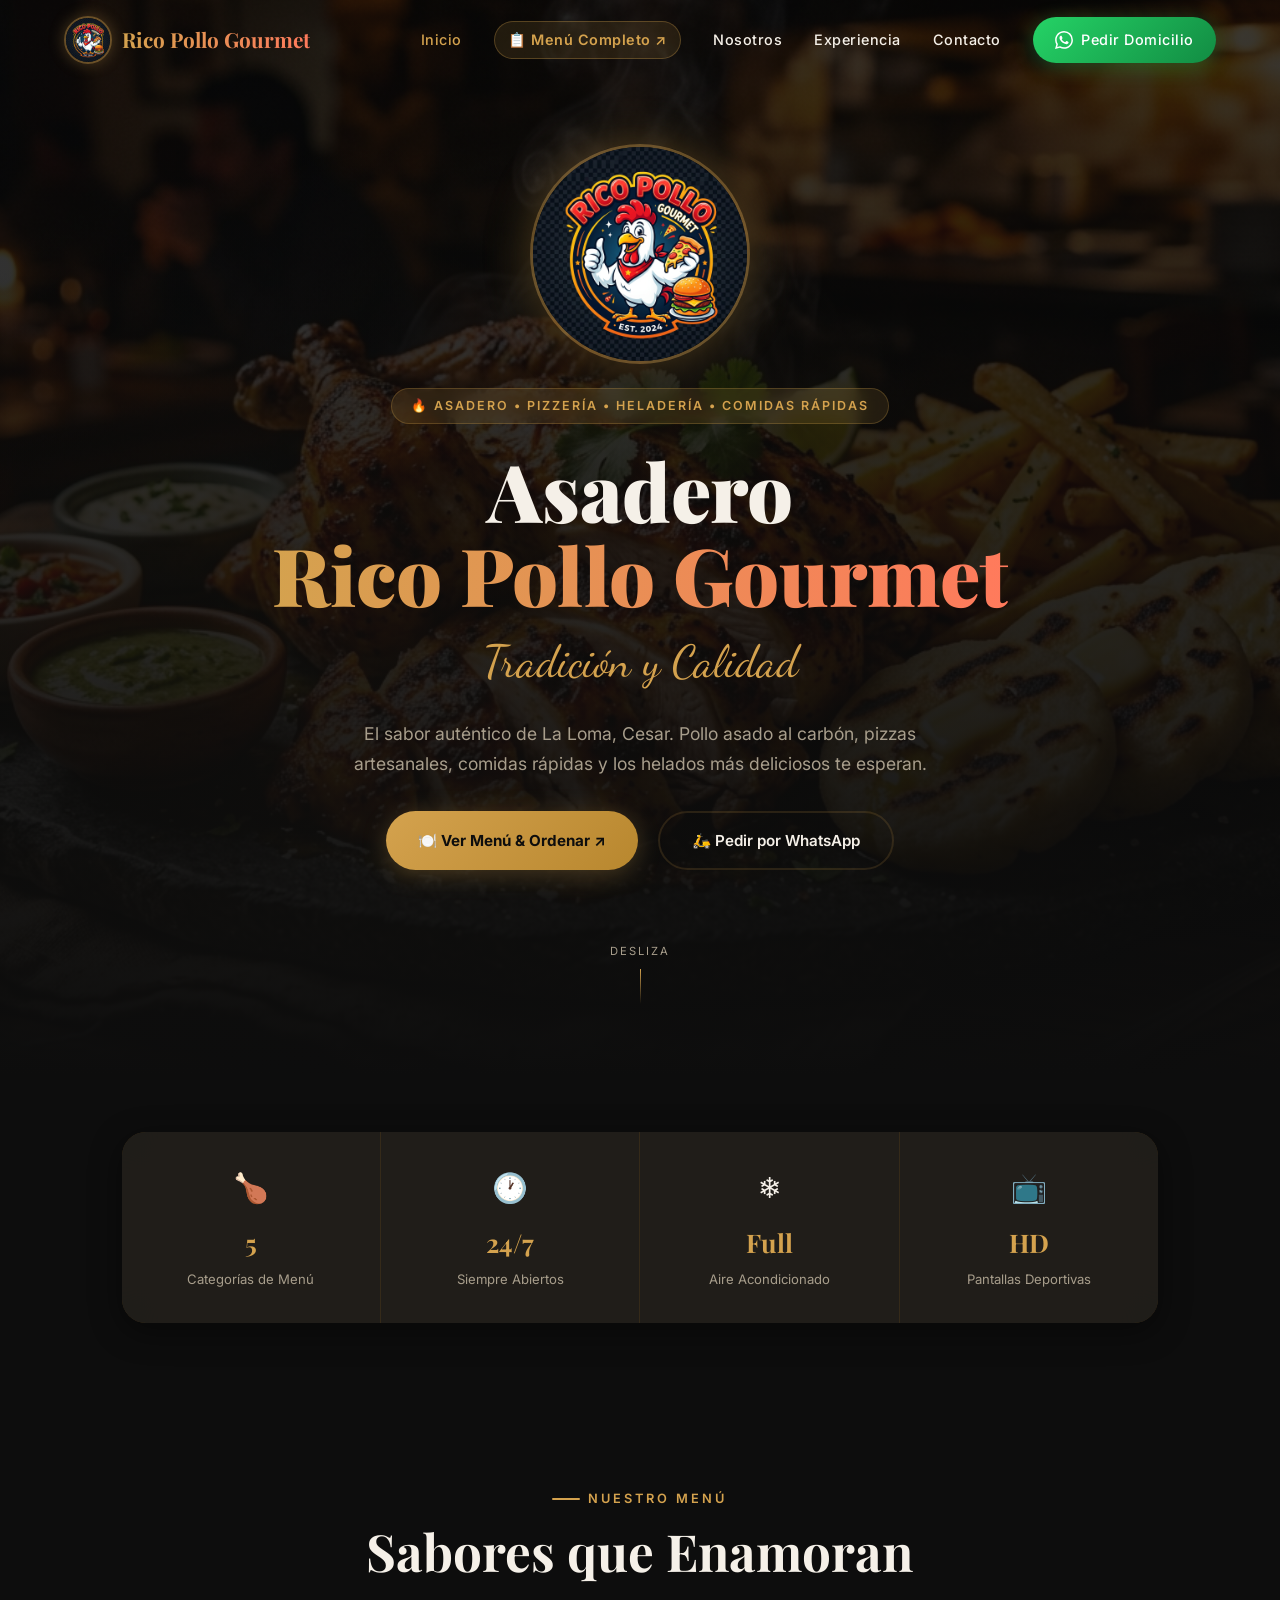
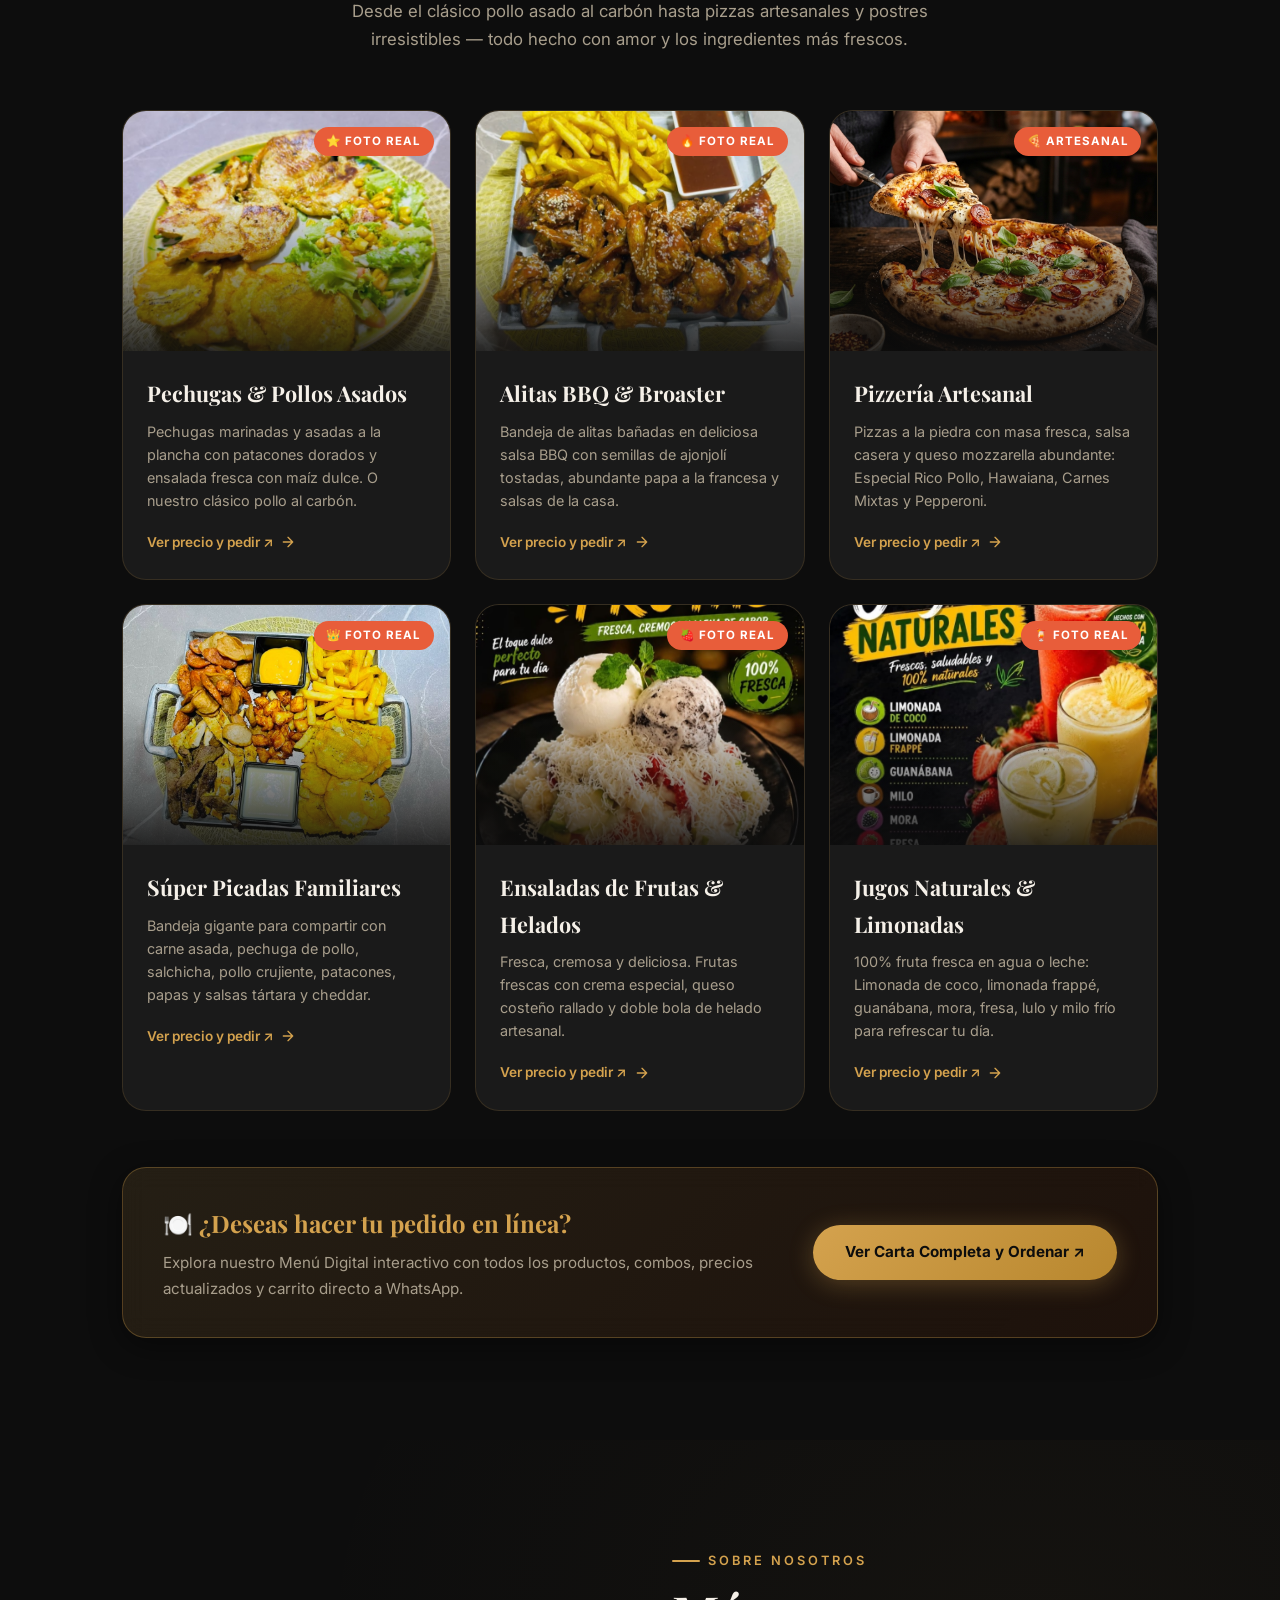
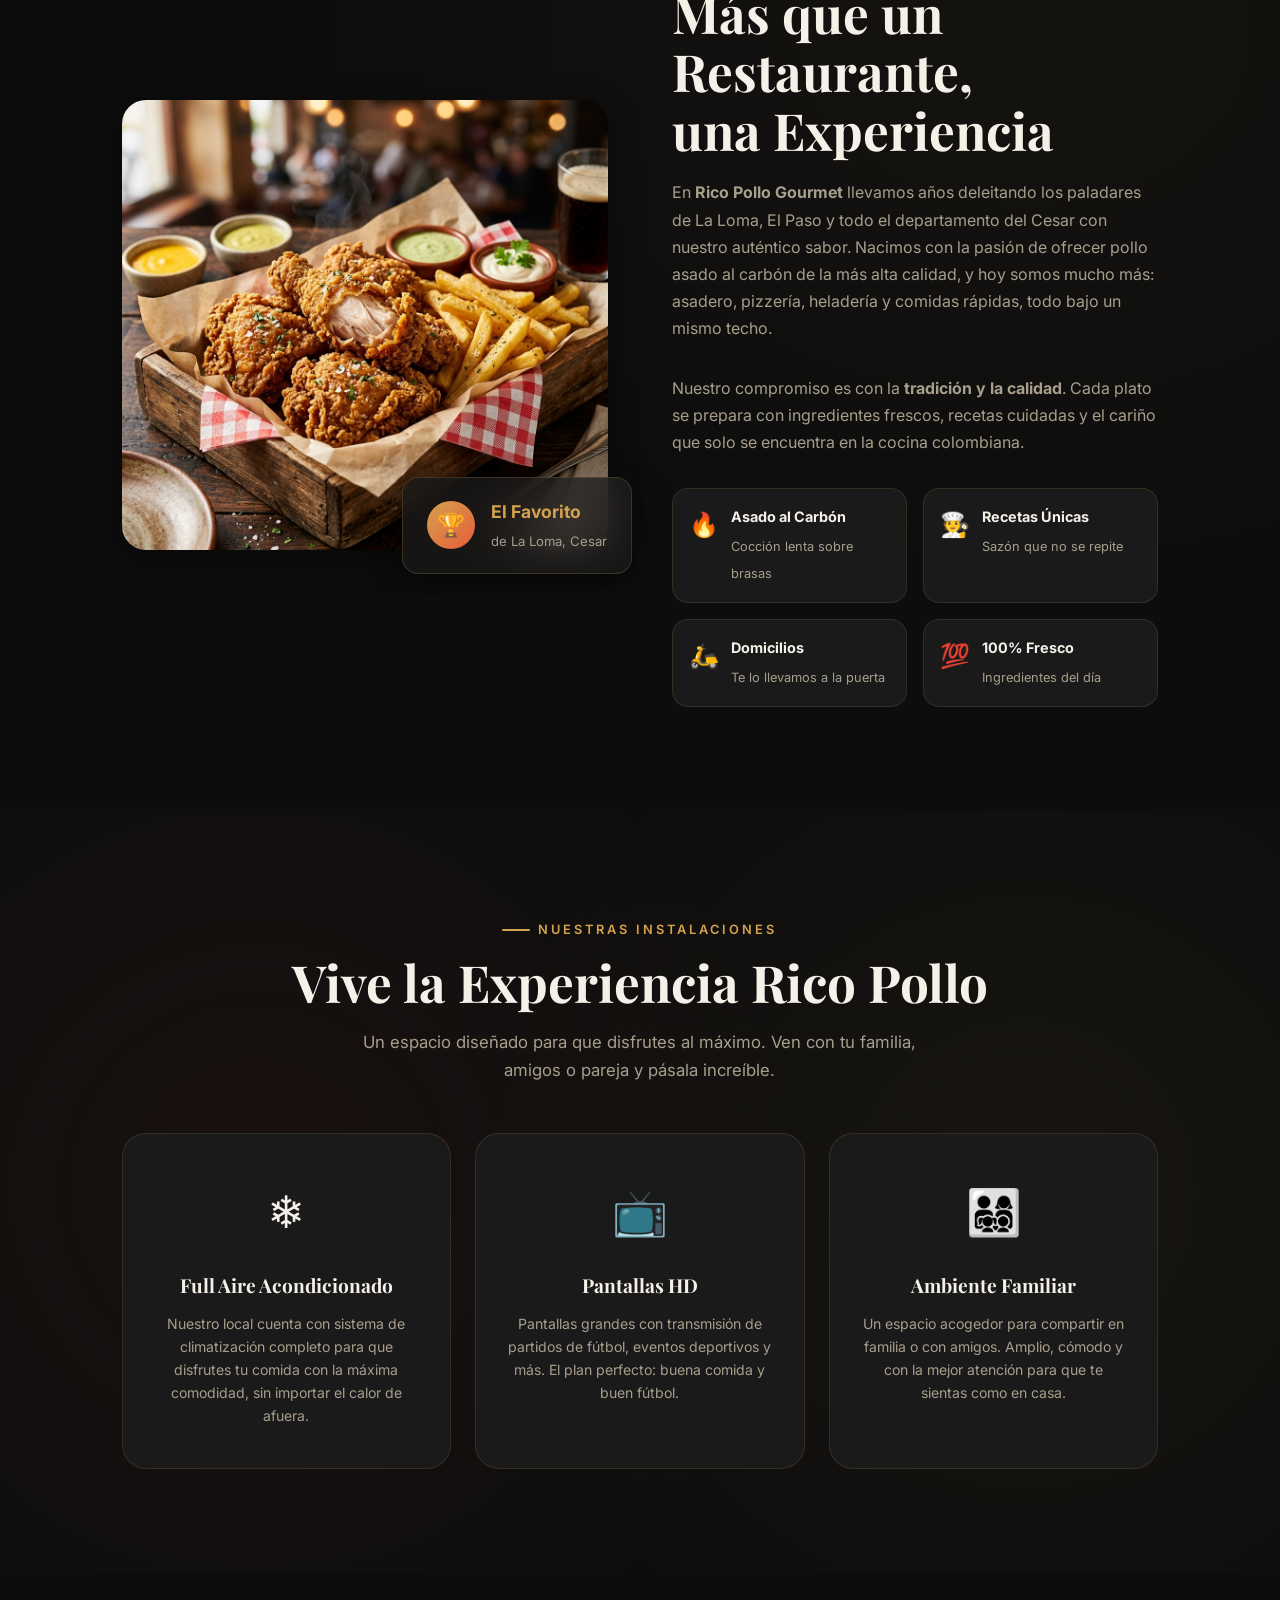
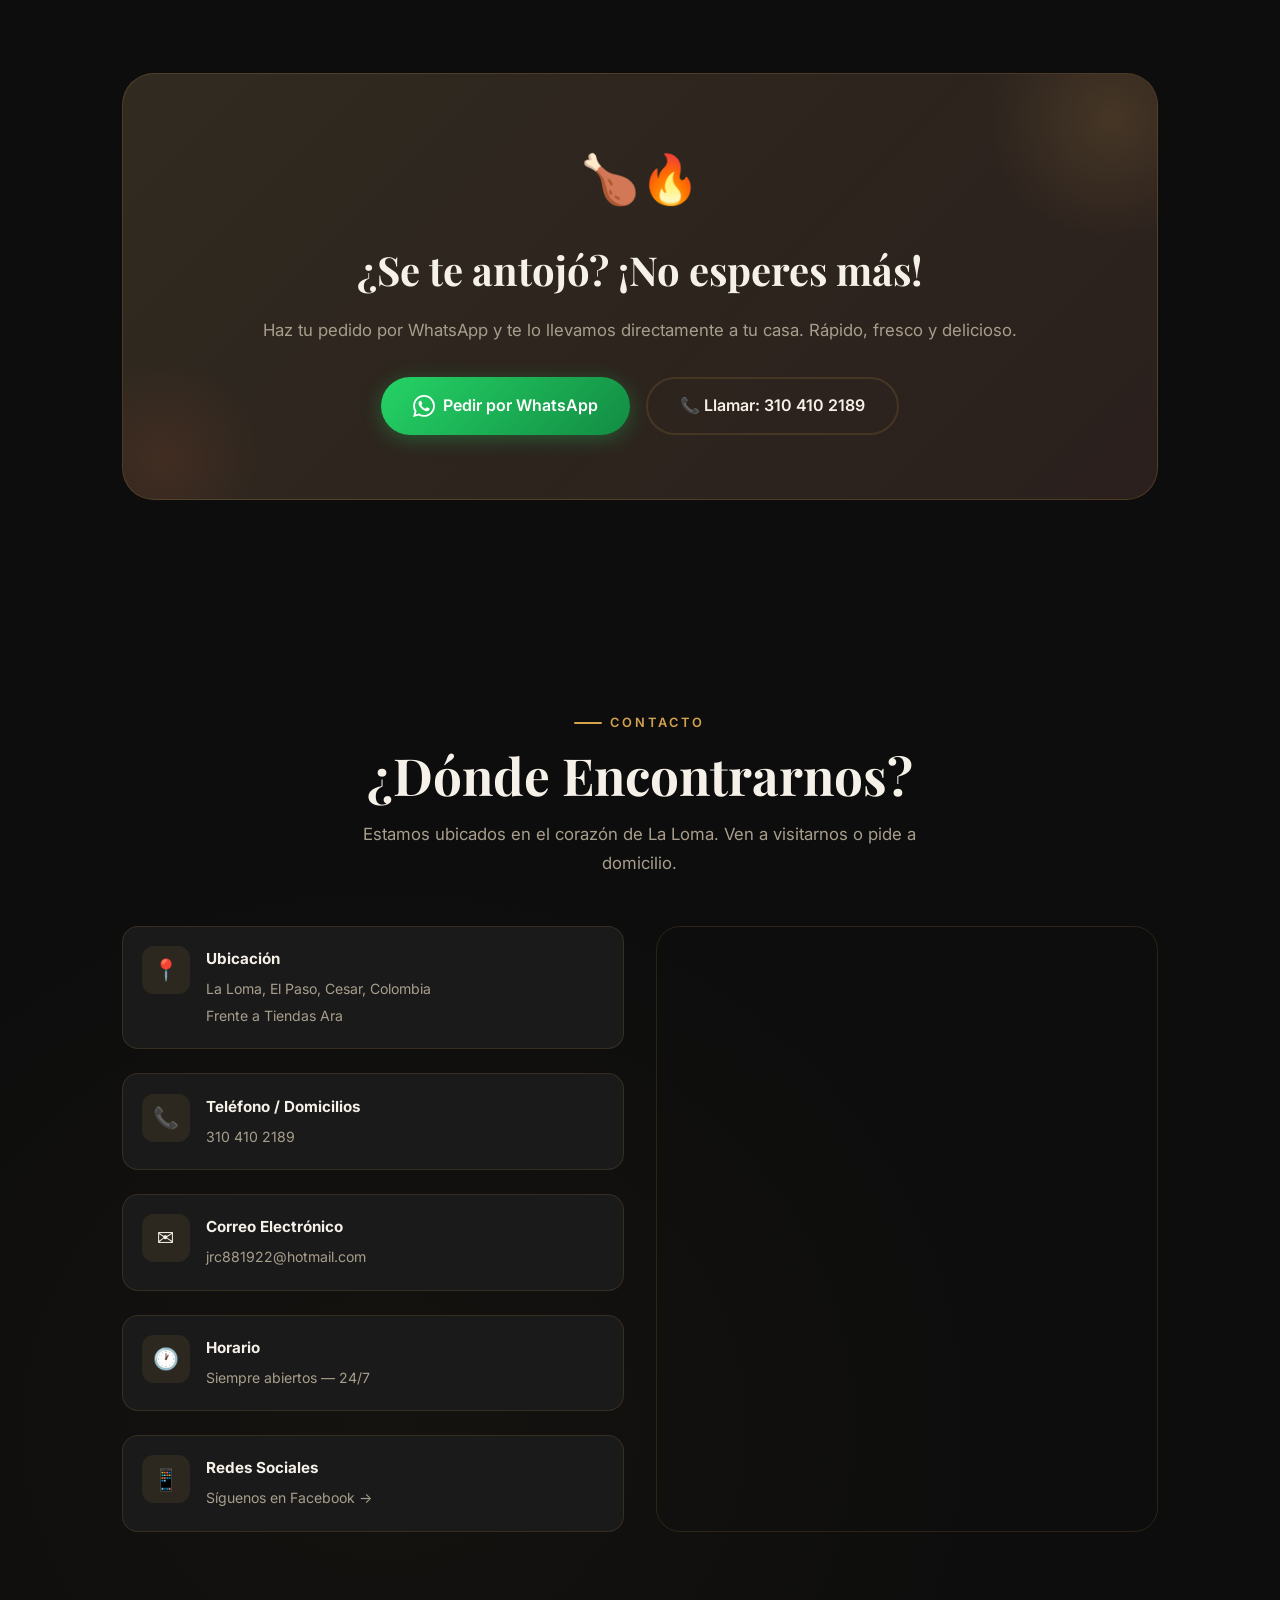
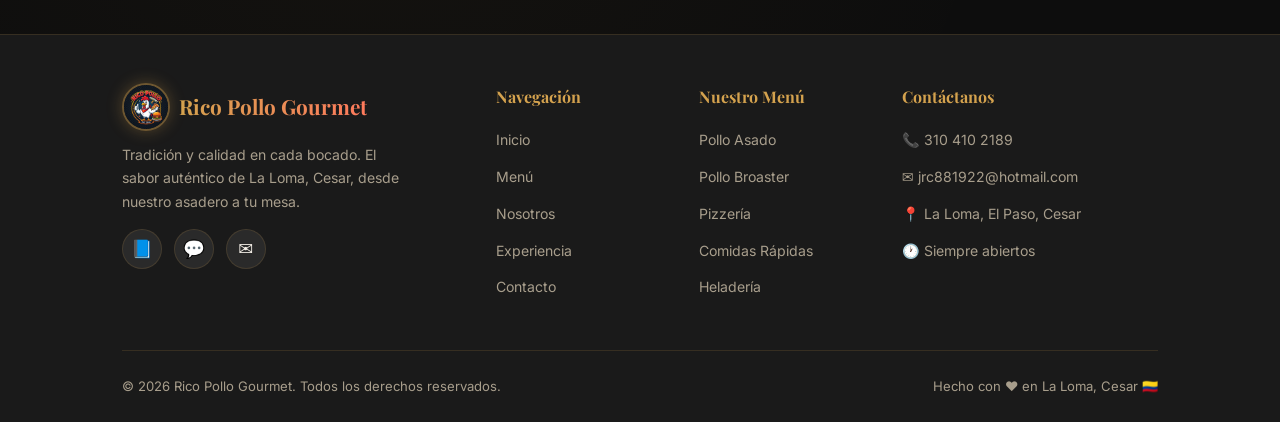
==== index.html @ fc5171bb "Publish root Rico Pollo website" ====
<!DOCTYPE html>
<html lang="es">
<head>
  <meta charset="UTF-8" />
  <meta name="viewport" content="width=device-width, initial-scale=1.0" />

  <!-- SEO -->
  <title>Rico Pollo Gourmet | Asadero, Pizzería y Heladería en La Loma, Cesar</title>
  <meta name="description" content="Rico Pollo Gourmet — Tradición y Calidad. El mejor pollo asado, broaster, pizzas artesanales, comidas rápidas y helados en La Loma, El Paso, Cesar, Colombia. ¡Pide a domicilio!" />
  <meta name="keywords" content="Rico Pollo Gourmet, asadero, pollo asado, pollo broaster, pizzería, heladería, comidas rápidas, La Loma, El Paso, Cesar, Colombia, domicilios" />
  <meta name="author" content="Rico Pollo Gourmet" />
  <meta property="og:title" content="Rico Pollo Gourmet | Tradición y Calidad" />
  <meta property="og:description" content="El mejor pollo asado, pizzas y helados en La Loma, Cesar. ¡Pide tu domicilio por WhatsApp!" />
  <meta property="og:image" content="images/hero.jpg" />
  <meta property="og:type" content="restaurant" />

  <!-- Favicon -->
  <link rel="icon" type="image/jpeg" href="images/logo.jpg" />

  <!-- Styles -->
  <link rel="stylesheet" href="styles.css" />
</head>

<body>
  <!-- ============================================
       NAVBAR
       ============================================ -->
  <nav class="navbar" id="navbar">
    <div class="container">
      <a href="#inicio" class="navbar__logo">
        <img src="images/logo.jpg" alt="Logo Rico Pollo Gourmet" class="navbar__logo-img" />
        <span class="navbar__logo-text">Rico Pollo Gourmet</span>
      </a>

      <div class="navbar__links" id="navLinks">
        <a href="#inicio">Inicio</a>
        <a href="menu.html" target="_blank" class="navbar__link-highlight">📋 Menú Completo ↗</a>
        <a href="#nosotros">Nosotros</a>
        <a href="#experiencia">Experiencia</a>
        <a href="#contacto">Contacto</a>
        <a href="https://wa.me/573104102189?text=Hola%20Rico%20Pollo%20Gourmet%2C%20quiero%20hacer%20un%20pedido%20a%20domicilio%20🍗" target="_blank" rel="noopener" class="btn-whatsapp">
          <svg viewBox="0 0 24 24"><path d="M17.472 14.382c-.297-.149-1.758-.867-2.03-.967-.273-.099-.471-.148-.67.15-.197.297-.767.966-.94 1.164-.173.199-.347.223-.644.075-.297-.15-1.255-.463-2.39-1.475-.883-.788-1.48-1.761-1.653-2.059-.173-.297-.018-.458.13-.606.134-.133.298-.347.446-.52.149-.174.198-.298.298-.497.099-.198.05-.371-.025-.52-.075-.149-.669-1.612-.916-2.207-.242-.579-.487-.5-.669-.51-.173-.008-.371-.01-.57-.01-.198 0-.52.074-.792.372-.272.297-1.04 1.016-1.04 2.479 0 1.462 1.065 2.875 1.213 3.074.149.198 2.096 3.2 5.077 4.487.709.306 1.262.489 1.694.625.712.227 1.36.195 1.871.118.571-.085 1.758-.719 2.006-1.413.248-.694.248-1.289.173-1.413-.074-.124-.272-.198-.57-.347m-5.421 7.403h-.004a9.87 9.87 0 01-5.031-1.378l-.361-.214-3.741.982.998-3.648-.235-.374a9.86 9.86 0 01-1.51-5.26c.001-5.45 4.436-9.884 9.888-9.884 2.64 0 5.122 1.03 6.988 2.898a9.825 9.825 0 012.893 6.994c-.003 5.45-4.437 9.884-9.885 9.884m8.413-18.297A11.815 11.815 0 0012.05 0C5.495 0 .16 5.335.157 11.892c0 2.096.547 4.142 1.588 5.945L.057 24l6.305-1.654a11.882 11.882 0 005.683 1.448h.005c6.554 0 11.89-5.335 11.893-11.893a11.821 11.821 0 00-3.48-8.413z"/></svg>
          Pedir Domicilio
        </a>
      </div>

      <button class="navbar__hamburger" id="hamburger" aria-label="Abrir menú">
        <span></span>
        <span></span>
        <span></span>
      </button>
    </div>
  </nav>

  <!-- ============================================
       HERO
       ============================================ -->
  <section class="hero" id="inicio">
    <div class="hero__bg">
      <img src="images/hero.jpg" alt="Pollo asado gourmet con acompañamientos colombianos" />
    </div>
    <div class="hero__overlay"></div>

    <div class="hero__content">
      <img src="images/logo.jpg" alt="Rico Pollo Gourmet" class="hero__logo" />

      <span class="hero__badge">🔥 Asadero • Pizzería • Heladería • Comidas Rápidas</span>

      <h1 class="hero__title">
        Asadero<br /><span>Rico Pollo Gourmet</span>
      </h1>

      <p class="hero__slogan">Tradición y Calidad</p>

      <p class="hero__description">
        El sabor auténtico de La Loma, Cesar. Pollo asado al carbón, pizzas artesanales, comidas rápidas y los helados más deliciosos te esperan.
      </p>

      <div class="hero__buttons">
        <a href="menu.html" target="_blank" class="btn-primary">
          🍽️ Ver Menú & Ordenar ↗
        </a>
        <a href="https://wa.me/573104102189?text=Hola%20Rico%20Pollo%20Gourmet%2C%20quiero%20hacer%20un%20pedido%20a%20domicilio%20🍗" target="_blank" rel="noopener" class="btn-outline">
          🛵 Pedir por WhatsApp
        </a>
      </div>
    </div>

    <div class="hero__scroll">
      <span>Desliza</span>
      <div class="hero__scroll-line"></div>
    </div>
  </section>

  <!-- ============================================
       STATS BAR
       ============================================ -->
  <section class="stats">
    <div class="container">
      <div class="stats__grid reveal">
        <div class="stats__item">
          <div class="stats__icon">🍗</div>
          <div class="stats__number" data-target="5">5</div>
          <div class="stats__label">Categorías de Menú</div>
        </div>
        <div class="stats__item">
          <div class="stats__icon">🕐</div>
          <div class="stats__number">24/7</div>
          <div class="stats__label">Siempre Abiertos</div>
        </div>
        <div class="stats__item">
          <div class="stats__icon">❄️</div>
          <div class="stats__number">Full</div>
          <div class="stats__label">Aire Acondicionado</div>
        </div>
        <div class="stats__item">
          <div class="stats__icon">📺</div>
          <div class="stats__number">HD</div>
          <div class="stats__label">Pantallas Deportivas</div>
        </div>
      </div>
    </div>
  </section>

  <!-- ============================================
       MENÚ / CATEGORÍAS
       ============================================ -->
  <section class="menu" id="menu">
    <div class="container">
      <div class="menu__header reveal">
        <span class="section-label">Nuestro Menú</span>
        <h2 class="section-title">Sabores que Enamoran</h2>
        <p class="section-subtitle">
          Desde el clásico pollo asado al carbón hasta pizzas artesanales y postres irresistibles — todo hecho con amor y los ingredientes más frescos.
        </p>
      </div>

      <div class="menu__grid">
        <!-- Card 1: Pechuga a la Plancha & Pollos -->
        <article class="menu-card reveal" onclick="window.open('menu.html','_blank')" style="cursor: pointer;">
          <div class="menu-card__image">
            <img src="images/pechuga-plancha-real.jpg" alt="Pechuga a la plancha con patacones y ensalada de maíz" />
            <span class="menu-card__badge">⭐ Foto Real</span>
          </div>
          <div class="menu-card__body">
            <h3 class="menu-card__title">Pechugas & Pollos Asados</h3>
            <p class="menu-card__desc">
              Pechugas marinadas y asadas a la plancha con patacones dorados y ensalada fresca con maíz dulce. O nuestro clásico pollo al carbón.
            </p>
            <span class="menu-card__cta">
              Ver precio y pedir ↗
              <svg viewBox="0 0 24 24"><path d="M5 12h14m-7-7 7 7-7 7" stroke="currentColor" stroke-width="2" fill="none" stroke-linecap="round" stroke-linejoin="round"/></svg>
            </span>
          </div>
        </article>

        <!-- Card 2: Alitas BBQ con Ajonjolí -->
        <article class="menu-card reveal" onclick="window.open('menu.html','_blank')" style="cursor: pointer;">
          <div class="menu-card__image">
            <img src="images/alitas-bbq-real.jpg" alt="Bandeja de alitas BBQ con ajonjolí y papas a la francesa" />
            <span class="menu-card__badge">🔥 Foto Real</span>
          </div>
          <div class="menu-card__body">
            <h3 class="menu-card__title">Alitas BBQ & Broaster</h3>
            <p class="menu-card__desc">
              Bandeja de alitas bañadas en deliciosa salsa BBQ con semillas de ajonjolí tostadas, abundante papa a la francesa y salsas de la casa.
            </p>
            <span class="menu-card__cta">
              Ver precio y pedir ↗
              <svg viewBox="0 0 24 24"><path d="M5 12h14m-7-7 7 7-7 7" stroke="currentColor" stroke-width="2" fill="none" stroke-linecap="round" stroke-linejoin="round"/></svg>
            </span>
          </div>
        </article>

        <!-- Card 3: Pizzería Artesanal -->
        <article class="menu-card reveal" onclick="window.open('menu.html','_blank')" style="cursor: pointer;">
          <div class="menu-card__image">
            <img src="images/pizza.jpg" alt="Pizza artesanal recién horneada" />
            <span class="menu-card__badge">🍕 Artesanal</span>
          </div>
          <div class="menu-card__body">
            <h3 class="menu-card__title">Pizzería Artesanal</h3>
            <p class="menu-card__desc">
              Pizzas a la piedra con masa fresca, salsa casera y queso mozzarella abundante: Especial Rico Pollo, Hawaiana, Carnes Mixtas y Pepperoni.
            </p>
            <span class="menu-card__cta">
              Ver precio y pedir ↗
              <svg viewBox="0 0 24 24"><path d="M5 12h14m-7-7 7 7-7 7" stroke="currentColor" stroke-width="2" fill="none" stroke-linecap="round" stroke-linejoin="round"/></svg>
            </span>
          </div>
        </article>

        <!-- Card 4: Súper Picadas & Asados -->
        <article class="menu-card reveal" onclick="window.open('menu.html','_blank')" style="cursor: pointer;">
          <div class="menu-card__image">
            <img src="images/picada-mixta-real.jpg" alt="Bandeja de picada mixta familiar con carne, pollo, patacones y papas" />
            <span class="menu-card__badge">👑 Foto Real</span>
          </div>
          <div class="menu-card__body">
            <h3 class="menu-card__title">Súper Picadas Familiares</h3>
            <p class="menu-card__desc">
              Bandeja gigante para compartir con carne asada, pechuga de pollo, salchicha, pollo crujiente, patacones, papas y salsas tártara y cheddar.
            </p>
            <span class="menu-card__cta">
              Ver precio y pedir ↗
              <svg viewBox="0 0 24 24"><path d="M5 12h14m-7-7 7 7-7 7" stroke="currentColor" stroke-width="2" fill="none" stroke-linecap="round" stroke-linejoin="round"/></svg>
            </span>
          </div>
        </article>

        <!-- Card 5: Ensaladas de Frutas & Heladería -->
        <article class="menu-card reveal" onclick="window.open('menu.html','_blank')" style="cursor: pointer;">
          <div class="menu-card__image">
            <img src="images/ensalada-frutas-real.jpg" alt="Ensalada de frutas fresca con doble bola de helado y queso rallado" />
            <span class="menu-card__badge">🍓 Foto Real</span>
          </div>
          <div class="menu-card__body">
            <h3 class="menu-card__title">Ensaladas de Frutas & Helados</h3>
            <p class="menu-card__desc">
              Fresca, cremosa y deliciosa. Frutas frescas con crema especial, queso costeño rallado y doble bola de helado artesanal.
            </p>
            <span class="menu-card__cta">
              Ver precio y pedir ↗
              <svg viewBox="0 0 24 24"><path d="M5 12h14m-7-7 7 7-7 7" stroke="currentColor" stroke-width="2" fill="none" stroke-linecap="round" stroke-linejoin="round"/></svg>
            </span>
          </div>
        </article>

        <!-- Card 6: Jugos Naturales 100% Frescos -->
        <article class="menu-card reveal" onclick="window.open('menu.html','_blank')" style="cursor: pointer;">
          <div class="menu-card__image">
            <img src="images/jugos-naturales-real.jpg" alt="Jugos naturales y limonadas de fruta fresca" />
            <span class="menu-card__badge">🍹 Foto Real</span>
          </div>
          <div class="menu-card__body">
            <h3 class="menu-card__title">Jugos Naturales & Limonadas</h3>
            <p class="menu-card__desc">
              100% fruta fresca en agua o leche: Limonada de coco, limonada frappé, guanábana, mora, fresa, lulo y milo frío para refrescar tu día.
            </p>
            <span class="menu-card__cta">
              Ver precio y pedir ↗
              <svg viewBox="0 0 24 24"><path d="M5 12h14m-7-7 7 7-7 7" stroke="currentColor" stroke-width="2" fill="none" stroke-linecap="round" stroke-linejoin="round"/></svg>
            </span>
          </div>
        </article>
      </div>

      <!-- Banner para ordenar en el Menú Digital Completo -->
      <div class="menu__cta-banner reveal">
        <div class="menu__cta-text">
          <h3>🍽️ ¿Deseas hacer tu pedido en línea?</h3>
          <p>Explora nuestro Menú Digital interactivo con todos los productos, combos, precios actualizados y carrito directo a WhatsApp.</p>
        </div>
        <a href="menu.html" target="_blank" class="btn-primary btn-cta-menu">
          Ver Carta Completa y Ordenar ↗
        </a>
      </div>
    </div>
  </section>

  <!-- ============================================
       NOSOTROS
       ============================================ -->
  <section class="about" id="nosotros">
    <div class="container">
      <div class="about__grid">
        <div class="about__image-wrapper reveal">
          <div class="about__image">
            <img src="images/broaster.jpg" alt="Interior del restaurante Rico Pollo Gourmet" />
          </div>
          <div class="about__float-card">
            <div class="about__float-icon">🏆</div>
            <div class="about__float-text">
              <strong>El Favorito</strong>
              <span>de La Loma, Cesar</span>
            </div>
          </div>
        </div>

        <div class="about__content reveal">
          <span class="section-label">Sobre Nosotros</span>
          <h2 class="section-title">Más que un Restaurante,<br />una Experiencia</h2>
          <p class="about__text">
            En <strong>Rico Pollo Gourmet</strong> llevamos años deleitando los paladares de La Loma, El Paso y todo el departamento del Cesar con nuestro auténtico sabor. Nacimos con la pasión de ofrecer pollo asado al carbón de la más alta calidad, y hoy somos mucho más: asadero, pizzería, heladería y comidas rápidas, todo bajo un mismo techo.
          </p>
          <p class="about__text">
            Nuestro compromiso es con la <strong>tradición y la calidad</strong>. Cada plato se prepara con ingredientes frescos, recetas cuidadas y el cariño que solo se encuentra en la cocina colombiana.
          </p>

          <div class="about__features">
            <div class="about__feature">
              <span class="about__feature-icon">🔥</span>
              <div class="about__feature-text">
                <strong>Asado al Carbón</strong>
                <span>Cocción lenta sobre brasas</span>
              </div>
            </div>
            <div class="about__feature">
              <span class="about__feature-icon">🧑‍🍳</span>
              <div class="about__feature-text">
                <strong>Recetas Únicas</strong>
                <span>Sazón que no se repite</span>
              </div>
            </div>
            <div class="about__feature">
              <span class="about__feature-icon">🛵</span>
              <div class="about__feature-text">
                <strong>Domicilios</strong>
                <span>Te lo llevamos a la puerta</span>
              </div>
            </div>
            <div class="about__feature">
              <span class="about__feature-icon">💯</span>
              <div class="about__feature-text">
                <strong>100% Fresco</strong>
                <span>Ingredientes del día</span>
              </div>
            </div>
          </div>
        </div>
      </div>
    </div>
  </section>

  <!-- ============================================
       EXPERIENCIA / INSTALACIONES
       ============================================ -->
  <section class="experience" id="experiencia">
    <div class="experience__bg"></div>
    <div class="container experience__content">
      <div class="experience__header reveal">
        <span class="section-label">Nuestras Instalaciones</span>
        <h2 class="section-title">Vive la Experiencia Rico Pollo</h2>
        <p class="section-subtitle">
          Un espacio diseñado para que disfrutes al máximo. Ven con tu familia, amigos o pareja y pásala increíble.
        </p>
      </div>

      <div class="experience__cards">
        <div class="exp-card reveal">
          <div class="exp-card__icon">❄️</div>
          <h3 class="exp-card__title">Full Aire Acondicionado</h3>
          <p class="exp-card__desc">
            Nuestro local cuenta con sistema de climatización completo para que disfrutes tu comida con la máxima comodidad, sin importar el calor de afuera.
          </p>
        </div>

        <div class="exp-card reveal">
          <div class="exp-card__icon">📺</div>
          <h3 class="exp-card__title">Pantallas HD</h3>
          <p class="exp-card__desc">
            Pantallas grandes con transmisión de partidos de fútbol, eventos deportivos y más. El plan perfecto: buena comida y buen fútbol.
          </p>
        </div>

        <div class="exp-card reveal">
          <div class="exp-card__icon">👨‍👩‍👧‍👦</div>
          <h3 class="exp-card__title">Ambiente Familiar</h3>
          <p class="exp-card__desc">
            Un espacio acogedor para compartir en familia o con amigos. Amplio, cómodo y con la mejor atención para que te sientas como en casa.
          </p>
        </div>
      </div>
    </div>
  </section>

  <!-- ============================================
       CTA BANNER
       ============================================ -->
  <section class="cta-banner">
    <div class="container">
      <div class="cta-banner__inner reveal">
        <div class="cta-banner__emoji">🍗🔥</div>
        <h2 class="cta-banner__title">¿Se te antojó? ¡No esperes más!</h2>
        <p class="cta-banner__desc">
          Haz tu pedido por WhatsApp y te lo llevamos directamente a tu casa. Rápido, fresco y delicioso.
        </p>
        <div class="cta-banner__buttons">
          <a href="https://wa.me/573104102189?text=Hola%20Rico%20Pollo%20Gourmet%2C%20quiero%20hacer%20un%20pedido%20a%20domicilio%20🍗" target="_blank" rel="noopener" class="btn-whatsapp" style="font-size:1rem; padding: 0.85rem 2rem;">
            <svg viewBox="0 0 24 24" style="width:22px;height:22px;"><path d="M17.472 14.382c-.297-.149-1.758-.867-2.03-.967-.273-.099-.471-.148-.67.15-.197.297-.767.966-.94 1.164-.173.199-.347.223-.644.075-.297-.15-1.255-.463-2.39-1.475-.883-.788-1.48-1.761-1.653-2.059-.173-.297-.018-.458.13-.606.134-.133.298-.347.446-.52.149-.174.198-.298.298-.497.099-.198.05-.371-.025-.52-.075-.149-.669-1.612-.916-2.207-.242-.579-.487-.5-.669-.51-.173-.008-.371-.01-.57-.01-.198 0-.52.074-.792.372-.272.297-1.04 1.016-1.04 2.479 0 1.462 1.065 2.875 1.213 3.074.149.198 2.096 3.2 5.077 4.487.709.306 1.262.489 1.694.625.712.227 1.36.195 1.871.118.571-.085 1.758-.719 2.006-1.413.248-.694.248-1.289.173-1.413-.074-.124-.272-.198-.57-.347m-5.421 7.403h-.004a9.87 9.87 0 01-5.031-1.378l-.361-.214-3.741.982.998-3.648-.235-.374a9.86 9.86 0 01-1.51-5.26c.001-5.45 4.436-9.884 9.888-9.884 2.64 0 5.122 1.03 6.988 2.898a9.825 9.825 0 012.893 6.994c-.003 5.45-4.437 9.884-9.885 9.884m8.413-18.297A11.815 11.815 0 0012.05 0C5.495 0 .16 5.335.157 11.892c0 2.096.547 4.142 1.588 5.945L.057 24l6.305-1.654a11.882 11.882 0 005.683 1.448h.005c6.554 0 11.89-5.335 11.893-11.893a11.821 11.821 0 00-3.48-8.413z"/></svg>
            Pedir por WhatsApp
          </a>
          <a href="tel:+573104102189" class="btn-outline" style="font-size:1rem; padding: 0.85rem 2rem;">
            📞 Llamar: 310 410 2189
          </a>
        </div>
      </div>
    </div>
  </section>

  <!-- ============================================
       CONTACTO
       ============================================ -->
  <section class="contact" id="contacto">
    <div class="container">
      <div class="contact__header reveal">
        <span class="section-label">Contacto</span>
        <h2 class="section-title">¿Dónde Encontrarnos?</h2>
        <p class="section-subtitle">
          Estamos ubicados en el corazón de La Loma. Ven a visitarnos o pide a domicilio.
        </p>
      </div>

      <div class="contact__grid">
        <div class="contact__info reveal">
          <div class="contact-item">
            <div class="contact-item__icon">📍</div>
            <div class="contact-item__text">
              <strong>Ubicación</strong>
              <span>La Loma, El Paso, Cesar, Colombia<br />Frente a Tiendas Ara</span>
            </div>
          </div>

          <div class="contact-item">
            <div class="contact-item__icon">📞</div>
            <div class="contact-item__text">
              <strong>Teléfono / Domicilios</strong>
              <a href="tel:+573104102189">310 410 2189</a>
            </div>
          </div>

          <div class="contact-item">
            <div class="contact-item__icon">✉️</div>
            <div class="contact-item__text">
              <strong>Correo Electrónico</strong>
              <a href="mailto:jrc881922@hotmail.com">jrc881922@hotmail.com</a>
            </div>
          </div>

          <div class="contact-item">
            <div class="contact-item__icon">🕐</div>
            <div class="contact-item__text">
              <strong>Horario</strong>
              <span>Siempre abiertos — 24/7</span>
            </div>
          </div>

          <div class="contact-item">
            <div class="contact-item__icon">📱</div>
            <div class="contact-item__text">
              <strong>Redes Sociales</strong>
              <a href="https://www.facebook.com/asaderoRicopollo8822" target="_blank" rel="noopener">Síguenos en Facebook →</a>
            </div>
          </div>
        </div>

        <div class="contact__map reveal">
          <iframe
            src="https://www.google.com/maps/embed?pb=!1m18!1m12!1m3!1d15660.48!2d-73.583!3d9.773!2m3!1f0!2f0!3f0!3m2!1i1024!2i768!4f13.1!3m3!1m2!1s0x8e5d4faa7ce4cb67%3A0x2a1f5cbe6a3e42c2!2sLa%20Loma%2C%20El%20Paso%2C%20Cesar%2C%20Colombia!5e0!3m2!1ses!2sco!4v1696089600000!5m2!1ses!2sco"
            allowfullscreen=""
            loading="lazy"
            referrerpolicy="no-referrer-when-downgrade"
            title="Ubicación de Rico Pollo Gourmet en La Loma, Cesar"
          ></iframe>
        </div>
      </div>
    </div>
  </section>

  <!-- ============================================
       FOOTER
       ============================================ -->
  <footer class="footer">
    <div class="container">
      <div class="footer__grid">
        <div class="footer__brand">
          <a href="#inicio" class="navbar__logo">
            <img src="images/logo.jpg" alt="Logo Rico Pollo Gourmet" class="navbar__logo-img" />
            <span class="navbar__logo-text">Rico Pollo Gourmet</span>
          </a>
          <p>
            Tradición y calidad en cada bocado. El sabor auténtico de La Loma, Cesar, desde nuestro asadero a tu mesa.
          </p>

          <div class="footer__social">
            <a href="https://www.facebook.com/asaderoRicopollo8822" target="_blank" rel="noopener" aria-label="Facebook">📘</a>
            <a href="https://wa.me/573104102189" target="_blank" rel="noopener" aria-label="WhatsApp">💬</a>
            <a href="mailto:jrc881922@hotmail.com" aria-label="Email">✉️</a>
          </div>
        </div>

        <div class="footer__col">
          <h4>Navegación</h4>
          <ul>
            <li><a href="#inicio">Inicio</a></li>
            <li><a href="#menu">Menú</a></li>
            <li><a href="#nosotros">Nosotros</a></li>
            <li><a href="#experiencia">Experiencia</a></li>
            <li><a href="#contacto">Contacto</a></li>
          </ul>
        </div>

        <div class="footer__col">
          <h4>Nuestro Menú</h4>
          <ul>
            <li><a href="#menu">Pollo Asado</a></li>
            <li><a href="#menu">Pollo Broaster</a></li>
            <li><a href="#menu">Pizzería</a></li>
            <li><a href="#menu">Comidas Rápidas</a></li>
            <li><a href="#menu">Heladería</a></li>
          </ul>
        </div>

        <div class="footer__col">
          <h4>Contáctanos</h4>
          <ul>
            <li><a href="tel:+573104102189">📞 310 410 2189</a></li>
            <li><a href="mailto:jrc881922@hotmail.com">✉️ jrc881922@hotmail.com</a></li>
            <li><a href="#">📍 La Loma, El Paso, Cesar</a></li>
            <li><a href="#">🕐 Siempre abiertos</a></li>
          </ul>
        </div>
      </div>

      <div class="footer__bottom">
        <span>&copy; 2026 Rico Pollo Gourmet. Todos los derechos reservados.</span>
        <span>Hecho con ❤️ en La Loma, Cesar 🇨🇴</span>
      </div>
    </div>
  </footer>

  <!-- ============================================
       FLOATING WHATSAPP BUTTON
       ============================================ -->
  <a
    href="https://wa.me/573104102189?text=Hola%20Rico%20Pollo%20Gourmet%2C%20quiero%20hacer%20un%20pedido%20🍗"
    target="_blank"
    rel="noopener"
    class="whatsapp-float"
    id="whatsappFloat"
    aria-label="Chatear por WhatsApp"
  >
    <svg viewBox="0 0 24 24"><path d="M17.472 14.382c-.297-.149-1.758-.867-2.03-.967-.273-.099-.471-.148-.67.15-.197.297-.767.966-.94 1.164-.173.199-.347.223-.644.075-.297-.15-1.255-.463-2.39-1.475-.883-.788-1.48-1.761-1.653-2.059-.173-.297-.018-.458.13-.606.134-.133.298-.347.446-.52.149-.174.198-.298.298-.497.099-.198.05-.371-.025-.52-.075-.149-.669-1.612-.916-2.207-.242-.579-.487-.5-.669-.51-.173-.008-.371-.01-.57-.01-.198 0-.52.074-.792.372-.272.297-1.04 1.016-1.04 2.479 0 1.462 1.065 2.875 1.213 3.074.149.198 2.096 3.2 5.077 4.487.709.306 1.262.489 1.694.625.712.227 1.36.195 1.871.118.571-.085 1.758-.719 2.006-1.413.248-.694.248-1.289.173-1.413-.074-.124-.272-.198-.57-.347m-5.421 7.403h-.004a9.87 9.87 0 01-5.031-1.378l-.361-.214-3.741.982.998-3.648-.235-.374a9.86 9.86 0 01-1.51-5.26c.001-5.45 4.436-9.884 9.888-9.884 2.64 0 5.122 1.03 6.988 2.898a9.825 9.825 0 012.893 6.994c-.003 5.45-4.437 9.884-9.885 9.884m8.413-18.297A11.815 11.815 0 0012.05 0C5.495 0 .16 5.335.157 11.892c0 2.096.547 4.142 1.588 5.945L.057 24l6.305-1.654a11.882 11.882 0 005.683 1.448h.005c6.554 0 11.89-5.335 11.893-11.893a11.821 11.821 0 00-3.48-8.413z"/></svg>
  </a>

  <!-- JS -->
  <script src="script.js"></script>
</body>
</html>
---- styles.css ----
/* ===================================================
   RICO POLLO GOURMET — Design System & Styles
   =================================================== */

/* ---------- Google Fonts ---------- */
@import url('https://fonts.googleapis.com/css2?family=Playfair+Display:ital,wght@0,400;0,700;0,900;1,400&family=Inter:wght@300;400;500;600;700&family=Dancing+Script:wght@700&display=swap');

/* ---------- Custom Properties ---------- */
:root {
  /* Brand palette */
  --color-primary:    #d4a24e;
  --color-primary-dark: #b8872e;
  --color-accent:     #e85d3a;
  --color-accent-light: #ff7a5c;

  /* Neutrals */
  --color-bg:         #0d0d0d;
  --color-bg-card:    #1a1a1a;
  --color-bg-elevated:#242424;
  --color-surface:    #2a2a2a;
  --color-text:       #f5f0e8;
  --color-text-muted: #a89e8c;
  --color-border:     rgba(212,162,78,0.15);

  /* Glass */
  --glass-bg:         rgba(26,26,26,0.75);
  --glass-border:     rgba(212,162,78,0.2);

  /* Typography */
  --font-heading: 'Playfair Display', Georgia, serif;
  --font-body:    'Inter', system-ui, sans-serif;
  --font-script:  'Dancing Script', cursive;

  /* Spacing */
  --section-padding: clamp(3rem, 8vw, 7rem) clamp(1rem, 5vw, 4rem);

  /* Radius */
  --radius-sm:  8px;
  --radius-md:  16px;
  --radius-lg:  24px;
  --radius-xl:  32px;

  /* Shadows */
  --shadow-card: 0 8px 32px rgba(0,0,0,0.45);
  --shadow-glow: 0 0 40px rgba(212,162,78,0.15);

  /* Transitions */
  --ease-out: cubic-bezier(0.22, 1, 0.36, 1);
}

/* ---------- Reset & Base ---------- */
*,
*::before,
*::after {
  margin: 0;
  padding: 0;
  box-sizing: border-box;
}

html {
  scroll-behavior: smooth;
  scroll-padding-top: 80px;
}

body {
  font-family: var(--font-body);
  background: var(--color-bg);
  color: var(--color-text);
  line-height: 1.7;
  overflow-x: hidden;
  -webkit-font-smoothing: antialiased;
}

img {
  max-width: 100%;
  height: auto;
  display: block;
}

a {
  color: inherit;
  text-decoration: none;
}

ul { list-style: none; }

/* ---------- Utility ---------- */
.container {
  width: min(90%, 1200px);
  margin-inline: auto;
}

.section-label {
  display: inline-flex;
  align-items: center;
  gap: 0.5rem;
  font-size: 0.8rem;
  font-weight: 600;
  letter-spacing: 3px;
  text-transform: uppercase;
  color: var(--color-primary);
  margin-bottom: 0.75rem;
}

.section-label::before {
  content: '';
  width: 28px;
  height: 2px;
  background: var(--color-primary);
  border-radius: 2px;
}

.section-title {
  font-family: var(--font-heading);
  font-size: clamp(2rem, 4.5vw, 3.2rem);
  font-weight: 700;
  line-height: 1.15;
  margin-bottom: 1rem;
}

.section-subtitle {
  font-size: 1.05rem;
  color: var(--color-text-muted);
  max-width: 600px;
}

/* ---------- Animated entrance ---------- */
.reveal {
  opacity: 0;
  transform: translateY(40px);
  transition: opacity 0.8s var(--ease-out), transform 0.8s var(--ease-out);
}

.reveal.visible {
  opacity: 1;
  transform: translateY(0);
}

/* ===================================================
   HEADER / NAVBAR
   =================================================== */
.navbar {
  position: fixed;
  inset-inline: 0;
  top: 0;
  z-index: 1000;
  padding: 1rem 0;
  transition: background 0.4s, box-shadow 0.4s, padding 0.4s;
}

.navbar.scrolled {
  background: rgba(13,13,13,0.92);
  backdrop-filter: blur(16px) saturate(1.6);
  -webkit-backdrop-filter: blur(16px) saturate(1.6);
  box-shadow: 0 2px 24px rgba(0,0,0,0.5);
  padding: 0.6rem 0;
}

.navbar .container {
  display: flex;
  align-items: center;
  justify-content: space-between;
}

.navbar__logo {
  display: flex;
  align-items: center;
  gap: 0.6rem;
}

.navbar__logo-img {
  width: 48px;
  height: 48px;
  border-radius: 50%;
  object-fit: cover;
  border: 2px solid rgba(212,162,78,0.45);
  box-shadow: 0 0 16px rgba(212,162,78,0.3);
  transition: transform 0.3s var(--ease-out), border-color 0.3s;
}

.navbar__logo:hover .navbar__logo-img {
  transform: scale(1.08) rotate(3deg);
  border-color: var(--color-primary);
}

.navbar__link-highlight {
  color: var(--color-primary) !important;
  font-weight: 600 !important;
  background: rgba(212,162,78,0.12);
  padding: 0.35rem 0.85rem;
  border-radius: 20px;
  border: 1px solid rgba(212,162,78,0.3);
  transition: all 0.3s ease;
}

.navbar__link-highlight:hover {
  background: rgba(212,162,78,0.25);
  border-color: var(--color-primary);
  transform: translateY(-2px);
}

.navbar__logo-text {
  font-family: var(--font-heading);
  font-size: 1.3rem;
  font-weight: 700;
  background: linear-gradient(90deg, var(--color-primary), var(--color-accent-light));
  -webkit-background-clip: text;
  -webkit-text-fill-color: transparent;
  background-clip: text;
}

.navbar__links {
  display: flex;
  align-items: center;
  gap: 2rem;
}

.navbar__links a {
  font-size: 0.9rem;
  font-weight: 500;
  letter-spacing: 0.5px;
  position: relative;
  transition: color 0.3s;
}

.navbar__links a::after {
  content: '';
  position: absolute;
  bottom: -4px;
  left: 0;
  width: 0;
  height: 2px;
  background: var(--color-primary);
  border-radius: 2px;
  transition: width 0.35s var(--ease-out);
}

.navbar__links a:hover {
  color: var(--color-primary);
}

.navbar__links a:hover::after {
  width: 100%;
}

/* WhatsApp CTA */
.btn-whatsapp {
  display: inline-flex;
  align-items: center;
  gap: 0.5rem;
  padding: 0.65rem 1.4rem;
  background: linear-gradient(135deg, #25d366, #128c43);
  color: #fff;
  font-weight: 600;
  font-size: 0.88rem;
  border: none;
  border-radius: 50px;
  cursor: pointer;
  transition: transform 0.3s var(--ease-out), box-shadow 0.3s;
  box-shadow: 0 4px 20px rgba(37,211,102,0.3);
}

.btn-whatsapp:hover {
  transform: translateY(-2px) scale(1.04);
  box-shadow: 0 8px 30px rgba(37,211,102,0.45);
}

.btn-whatsapp svg {
  width: 18px;
  height: 18px;
  fill: #fff;
}

/* Hamburger */
.navbar__hamburger {
  display: none;
  flex-direction: column;
  gap: 5px;
  background: none;
  border: none;
  cursor: pointer;
  padding: 4px;
  z-index: 1100;
}

.navbar__hamburger span {
  width: 26px;
  height: 2.5px;
  background: var(--color-text);
  border-radius: 4px;
  transition: transform 0.35s, opacity 0.25s;
}

.navbar__hamburger.active span:nth-child(1) {
  transform: translateY(7.5px) rotate(45deg);
}
.navbar__hamburger.active span:nth-child(2) {
  opacity: 0;
}
.navbar__hamburger.active span:nth-child(3) {
  transform: translateY(-7.5px) rotate(-45deg);
}

/* ===================================================
   HERO SECTION
   =================================================== */
.hero {
  position: relative;
  min-height: 100vh;
  display: flex;
  flex-direction: column;
  justify-content: center;
  align-items: center;
  padding: 7.5rem 1.5rem 4rem 1.5rem;
  overflow: hidden;
}

.hero__bg {
  position: absolute;
  inset: 0;
  z-index: 0;
}

.hero__bg img {
  width: 100%;
  height: 100%;
  object-fit: cover;
  filter: brightness(0.35) saturate(1.1);
  transform: scale(1.05);
  animation: heroZoom 20s ease-in-out infinite alternate;
}

@keyframes heroZoom {
  0%   { transform: scale(1.05); }
  100% { transform: scale(1.15); }
}

.hero__overlay {
  position: absolute;
  inset: 0;
  background:
    linear-gradient(180deg, rgba(13,13,13,0.4) 0%, rgba(13,13,13,0.7) 60%, var(--color-bg) 100%),
    radial-gradient(ellipse at 30% 80%, rgba(212,162,78,0.08) 0%, transparent 60%);
  z-index: 1;
}

.hero__content {
  position: relative;
  z-index: 2;
  width: min(92%, 840px);
  margin-inline: auto;
  text-align: center;
  padding: 1.5rem 0;
}

/* Hero Logo */
.hero__logo {
  width: clamp(160px, 22vw, 220px);
  height: clamp(160px, 22vw, 220px);
  border-radius: 50%;
  object-fit: cover;
  margin-inline: auto;
  margin-bottom: 1.5rem;
  border: 3px solid rgba(212,162,78,0.45);
  box-shadow:
    0 0 45px rgba(212,162,78,0.35),
    0 10px 35px rgba(0,0,0,0.7);
  animation: fadeInDown 0.8s 0.2s both;
  transition: transform 0.5s var(--ease-out), box-shadow 0.4s;
  display: block;
}

.hero__logo:hover {
  transform: scale(1.06) rotate(2deg);
  box-shadow:
    0 0 55px rgba(212,162,78,0.5),
    0 14px 45px rgba(0,0,0,0.8);
}

.hero__badge {
  display: inline-block;
  background: rgba(212,162,78,0.12);
  border: 1px solid rgba(212,162,78,0.25);
  backdrop-filter: blur(8px);
  padding: 0.4rem 1.2rem;
  border-radius: 50px;
  font-size: 0.78rem;
  font-weight: 600;
  letter-spacing: 2px;
  text-transform: uppercase;
  color: var(--color-primary);
  margin-bottom: 1.5rem;
  animation: fadeInDown 0.8s 0.3s both;
}

.hero__title {
  font-family: var(--font-heading);
  font-size: clamp(2.8rem, 7vw, 5rem);
  font-weight: 900;
  line-height: 1.05;
  margin-bottom: 0.5rem;
  animation: fadeInUp 0.8s 0.5s both;
}

.hero__title span {
  background: linear-gradient(90deg, var(--color-primary), var(--color-accent-light));
  -webkit-background-clip: text;
  -webkit-text-fill-color: transparent;
  background-clip: text;
}

.hero__slogan {
  font-family: var(--font-script);
  font-size: clamp(1.8rem, 4vw, 2.8rem);
  color: var(--color-primary);
  margin-bottom: 1.2rem;
  animation: fadeInUp 0.8s 0.7s both;
}

.hero__description {
  font-size: 1.1rem;
  color: var(--color-text-muted);
  max-width: 580px;
  margin-inline: auto;
  margin-bottom: 2rem;
  animation: fadeInUp 0.8s 0.9s both;
}

.hero__buttons {
  display: flex;
  gap: 1.2rem;
  justify-content: center;
  flex-wrap: wrap;
  margin-top: 1rem;
  margin-bottom: 2rem;
  position: relative;
  z-index: 5;
  animation: fadeInUp 0.8s 1.1s both;
}

.btn-primary {
  display: inline-flex;
  align-items: center;
  gap: 0.5rem;
  padding: 0.9rem 2rem;
  background: linear-gradient(135deg, var(--color-primary), var(--color-primary-dark));
  color: #0d0d0d;
  font-weight: 700;
  font-size: 0.95rem;
  border: none;
  border-radius: 50px;
  cursor: pointer;
  transition: transform 0.3s var(--ease-out), box-shadow 0.3s;
  box-shadow: 0 4px 24px rgba(212,162,78,0.3);
}

.btn-primary:hover {
  transform: translateY(-2px) scale(1.04);
  box-shadow: 0 8px 36px rgba(212,162,78,0.5);
}

.btn-outline {
  display: inline-flex;
  align-items: center;
  gap: 0.5rem;
  padding: 0.9rem 2rem;
  background: transparent;
  color: var(--color-text);
  font-weight: 600;
  font-size: 0.95rem;
  border: 2px solid var(--color-border);
  border-radius: 50px;
  cursor: pointer;
  transition: border-color 0.3s, color 0.3s, transform 0.3s var(--ease-out);
}

.btn-outline:hover {
  border-color: var(--color-primary);
  color: var(--color-primary);
  transform: translateY(-2px);
}

/* Scroll indicator */
.hero__scroll {
  position: relative;
  display: flex;
  flex-direction: column;
  align-items: center;
  gap: 0.5rem;
  margin-top: 1rem;
  margin-bottom: 0.5rem;
  z-index: 2;
  animation: fadeInUp 0.8s 1.4s both;
}

.hero__scroll span {
  font-size: 0.7rem;
  letter-spacing: 2px;
  text-transform: uppercase;
  color: var(--color-text-muted);
}

.hero__scroll-line {
  width: 1px;
  height: 35px;
  background: linear-gradient(180deg, var(--color-primary), transparent);
  animation: scrollPulse 2s ease-in-out infinite;
}

@keyframes scrollPulse {
  0%, 100% { opacity: 1; transform: scaleY(1); }
  50%      { opacity: 0.3; transform: scaleY(0.6); }
}

/* ===================================================
   STATS BAR
   =================================================== */
.stats {
  position: relative;
  z-index: 4;
  margin-top: 3.5rem;
  padding: 0 clamp(1rem, 5vw, 4rem);
  margin-bottom: 3.5rem;
}

.stats__grid {
  display: grid;
  grid-template-columns: repeat(4, 1fr);
  gap: 1px;
  background: var(--glass-border);
  border-radius: var(--radius-lg);
  overflow: hidden;
  box-shadow: var(--shadow-card);
}

.stats__item {
  background: var(--glass-bg);
  backdrop-filter: blur(20px);
  -webkit-backdrop-filter: blur(20px);
  padding: 2rem 1.5rem;
  text-align: center;
  transition: background 0.3s;
}

.stats__item:hover {
  background: rgba(212,162,78,0.08);
}

.stats__icon {
  font-size: 1.8rem;
  margin-bottom: 0.5rem;
}

.stats__number {
  font-family: var(--font-heading);
  font-size: 1.6rem;
  font-weight: 700;
  color: var(--color-primary);
}

.stats__label {
  font-size: 0.82rem;
  color: var(--color-text-muted);
  margin-top: 0.25rem;
}

/* ===================================================
   MENU / CATEGORÍAS
   =================================================== */
.menu {
  padding: var(--section-padding);
}

.menu__header {
  text-align: center;
  margin-bottom: 3.5rem;
}

.menu__header .section-subtitle {
  margin-inline: auto;
}

.menu__grid {
  display: grid;
  grid-template-columns: repeat(auto-fit, minmax(280px, 1fr));
  gap: 1.5rem;
}

.menu-card {
  position: relative;
  border-radius: var(--radius-lg);
  overflow: hidden;
  background: var(--color-bg-card);
  border: 1px solid var(--color-border);
  transition: transform 0.5s var(--ease-out), box-shadow 0.5s;
  cursor: pointer;
  group: '';
}

.menu-card:hover {
  transform: translateY(-8px);
  box-shadow: var(--shadow-glow), var(--shadow-card);
}

.menu-card__image {
  position: relative;
  height: 240px;
  overflow: hidden;
}

.menu-card__image img {
  width: 100%;
  height: 100%;
  object-fit: cover;
  transition: transform 0.6s var(--ease-out);
}

.menu-card:hover .menu-card__image img {
  transform: scale(1.1);
}

.menu-card__image::after {
  content: '';
  position: absolute;
  inset: 0;
  background: linear-gradient(180deg, transparent 40%, rgba(13,13,13,0.85) 100%);
}

.menu-card__badge {
  position: absolute;
  top: 1rem;
  right: 1rem;
  z-index: 2;
  background: var(--color-accent);
  color: #fff;
  font-size: 0.72rem;
  font-weight: 700;
  letter-spacing: 1px;
  text-transform: uppercase;
  padding: 0.3rem 0.8rem;
  border-radius: 50px;
}

.menu-card__body {
  padding: 1.5rem;
}

.menu-card__title {
  font-family: var(--font-heading);
  font-size: 1.35rem;
  font-weight: 700;
  margin-bottom: 0.5rem;
}

.menu-card__desc {
  font-size: 0.9rem;
  color: var(--color-text-muted);
  line-height: 1.6;
  margin-bottom: 1rem;
}

.menu-card__cta {
  display: inline-flex;
  align-items: center;
  gap: 0.4rem;
  font-size: 0.85rem;
  font-weight: 600;
  color: var(--color-primary);
  transition: gap 0.3s var(--ease-out);
}

.menu-card:hover .menu-card__cta {
  gap: 0.8rem;
}

.menu-card__cta svg {
  width: 16px;
  height: 16px;
  fill: var(--color-primary);
  transition: transform 0.3s;
}

.menu-card:hover .menu-card__cta svg {
  transform: translateX(4px);
}

/* Menu CTA Banner */
.menu__cta-banner {
  margin-top: 3.5rem;
  background: linear-gradient(135deg, rgba(212,162,78,0.12), rgba(230,81,0,0.08));
  border: 1px solid rgba(212,162,78,0.3);
  border-radius: var(--radius-lg);
  padding: 2.2rem 2.5rem;
  display: flex;
  align-items: center;
  justify-content: space-between;
  gap: 2rem;
  backdrop-filter: blur(12px);
  box-shadow: var(--shadow-card);
}

.menu__cta-text h3 {
  font-family: var(--font-heading);
  font-size: 1.5rem;
  color: var(--color-primary);
  margin-bottom: 0.4rem;
}

.menu__cta-text p {
  color: var(--color-text-muted);
  font-size: 0.95rem;
  max-width: 600px;
}

.btn-cta-menu {
  white-space: nowrap;
  flex-shrink: 0;
}

@media (max-width: 768px) {
  .menu__cta-banner {
    flex-direction: column;
    text-align: center;
    padding: 2rem 1.5rem;
  }
}

/* ===================================================
   ABOUT / NOSOTROS
   =================================================== */
.about {
  padding: var(--section-padding);
  background:
    radial-gradient(ellipse at 80% 20%, rgba(212,162,78,0.04) 0%, transparent 50%),
    var(--color-bg);
}

.about__grid {
  display: grid;
  grid-template-columns: 1fr 1fr;
  gap: 4rem;
  align-items: center;
}

.about__image-wrapper {
  position: relative;
}

.about__image {
  border-radius: var(--radius-lg);
  overflow: hidden;
  box-shadow: var(--shadow-card);
}

.about__image img {
  width: 100%;
  height: 450px;
  object-fit: cover;
  transition: transform 0.6s var(--ease-out);
}

.about__image:hover img {
  transform: scale(1.05);
}

.about__float-card {
  position: absolute;
  bottom: -1.5rem;
  right: -1.5rem;
  background: var(--glass-bg);
  backdrop-filter: blur(20px);
  -webkit-backdrop-filter: blur(20px);
  border: 1px solid var(--glass-border);
  border-radius: var(--radius-md);
  padding: 1.2rem 1.5rem;
  display: flex;
  align-items: center;
  gap: 1rem;
  box-shadow: var(--shadow-card);
}

.about__float-icon {
  width: 48px;
  height: 48px;
  background: linear-gradient(135deg, var(--color-primary), var(--color-accent));
  border-radius: 50%;
  display: grid;
  place-items: center;
  font-size: 1.4rem;
}

.about__float-text strong {
  display: block;
  font-size: 1.1rem;
  color: var(--color-primary);
}

.about__float-text span {
  font-size: 0.82rem;
  color: var(--color-text-muted);
}

.about__content .section-title {
  margin-bottom: 1.2rem;
}

.about__text {
  color: var(--color-text-muted);
  margin-bottom: 2rem;
  font-size: 1rem;
}

.about__features {
  display: grid;
  grid-template-columns: 1fr 1fr;
  gap: 1rem;
}

.about__feature {
  display: flex;
  align-items: flex-start;
  gap: 0.75rem;
  padding: 1rem;
  background: var(--color-bg-card);
  border: 1px solid var(--color-border);
  border-radius: var(--radius-md);
  transition: border-color 0.3s, transform 0.3s;
}

.about__feature:hover {
  border-color: var(--color-primary);
  transform: translateY(-2px);
}

.about__feature-icon {
  font-size: 1.5rem;
  flex-shrink: 0;
}

.about__feature-text strong {
  display: block;
  font-size: 0.9rem;
  margin-bottom: 0.15rem;
}

.about__feature-text span {
  font-size: 0.8rem;
  color: var(--color-text-muted);
}

/* ===================================================
   EXPERIENCE / INSTALACIONES
   =================================================== */
.experience {
  padding: var(--section-padding);
  position: relative;
  overflow: hidden;
}

.experience__bg {
  position: absolute;
  inset: 0;
  background:
    radial-gradient(circle at 20% 50%, rgba(232,93,58,0.06) 0%, transparent 50%),
    radial-gradient(circle at 80% 50%, rgba(212,162,78,0.06) 0%, transparent 50%);
}

.experience__content {
  position: relative;
  z-index: 1;
}

.experience__header {
  text-align: center;
  margin-bottom: 3rem;
}

.experience__header .section-subtitle {
  margin-inline: auto;
}

.experience__cards {
  display: grid;
  grid-template-columns: repeat(3, 1fr);
  gap: 1.5rem;
}

.exp-card {
  background: var(--color-bg-card);
  border: 1px solid var(--color-border);
  border-radius: var(--radius-lg);
  padding: 2.5rem 2rem;
  text-align: center;
  transition: transform 0.4s var(--ease-out), border-color 0.4s, box-shadow 0.4s;
  position: relative;
  overflow: hidden;
}

.exp-card::before {
  content: '';
  position: absolute;
  inset: 0;
  background: linear-gradient(135deg, rgba(212,162,78,0.03), rgba(232,93,58,0.03));
  opacity: 0;
  transition: opacity 0.4s;
}

.exp-card:hover {
  transform: translateY(-6px);
  border-color: rgba(212,162,78,0.3);
  box-shadow: var(--shadow-glow);
}

.exp-card:hover::before {
  opacity: 1;
}

.exp-card__icon {
  font-size: 2.8rem;
  margin-bottom: 1.2rem;
  position: relative;
  z-index: 1;
}

.exp-card__title {
  font-family: var(--font-heading);
  font-size: 1.2rem;
  font-weight: 700;
  margin-bottom: 0.6rem;
  position: relative;
  z-index: 1;
}

.exp-card__desc {
  font-size: 0.88rem;
  color: var(--color-text-muted);
  line-height: 1.65;
  position: relative;
  z-index: 1;
}

/* ===================================================
   TESTIMONIALS / CTA
   =================================================== */
.cta-banner {
  padding: var(--section-padding);
}

.cta-banner__inner {
  background:
    linear-gradient(135deg, rgba(212,162,78,0.12), rgba(232,93,58,0.08)),
    var(--color-bg-card);
  border: 1px solid var(--glass-border);
  border-radius: var(--radius-xl);
  padding: 4rem 3rem;
  text-align: center;
  position: relative;
  overflow: hidden;
}

.cta-banner__inner::before {
  content: '';
  position: absolute;
  top: -80px;
  right: -80px;
  width: 250px;
  height: 250px;
  background: radial-gradient(circle, rgba(212,162,78,0.15), transparent 70%);
  border-radius: 50%;
}

.cta-banner__inner::after {
  content: '';
  position: absolute;
  bottom: -60px;
  left: -60px;
  width: 200px;
  height: 200px;
  background: radial-gradient(circle, rgba(232,93,58,0.1), transparent 70%);
  border-radius: 50%;
}

.cta-banner__emoji {
  font-size: 3rem;
  margin-bottom: 1rem;
  position: relative;
  z-index: 1;
}

.cta-banner__title {
  font-family: var(--font-heading);
  font-size: clamp(1.8rem, 3.5vw, 2.5rem);
  font-weight: 700;
  margin-bottom: 0.75rem;
  position: relative;
  z-index: 1;
}

.cta-banner__desc {
  color: var(--color-text-muted);
  margin-bottom: 2rem;
  font-size: 1.05rem;
  position: relative;
  z-index: 1;
}

.cta-banner__buttons {
  display: flex;
  gap: 1rem;
  justify-content: center;
  flex-wrap: wrap;
  position: relative;
  z-index: 1;
}

/* ===================================================
   CONTACT
   =================================================== */
.contact {
  padding: var(--section-padding);
  background:
    radial-gradient(ellipse at 30% 80%, rgba(212,162,78,0.04), transparent 50%),
    var(--color-bg);
}

.contact__header {
  text-align: center;
  margin-bottom: 3rem;
}

.contact__header .section-subtitle {
  margin-inline: auto;
}

.contact__grid {
  display: grid;
  grid-template-columns: 1fr 1fr;
  gap: 2rem;
}

.contact__info {
  display: flex;
  flex-direction: column;
  gap: 1.5rem;
}

.contact-item {
  display: flex;
  align-items: flex-start;
  gap: 1rem;
  padding: 1.2rem;
  background: var(--color-bg-card);
  border: 1px solid var(--color-border);
  border-radius: var(--radius-md);
  transition: border-color 0.3s, transform 0.3s;
}

.contact-item:hover {
  border-color: var(--color-primary);
  transform: translateX(4px);
}

.contact-item__icon {
  width: 48px;
  height: 48px;
  background: rgba(212,162,78,0.1);
  border-radius: 12px;
  display: grid;
  place-items: center;
  font-size: 1.3rem;
  flex-shrink: 0;
}

.contact-item__text strong {
  display: block;
  font-size: 0.95rem;
  margin-bottom: 0.2rem;
}

.contact-item__text span,
.contact-item__text a {
  font-size: 0.88rem;
  color: var(--color-text-muted);
  transition: color 0.3s;
}

.contact-item__text a:hover {
  color: var(--color-primary);
}

.contact__map {
  border-radius: var(--radius-lg);
  overflow: hidden;
  border: 1px solid var(--color-border);
  min-height: 350px;
}

.contact__map iframe {
  width: 100%;
  height: 100%;
  min-height: 350px;
  border: none;
  filter: saturate(0.8) brightness(0.8) contrast(1.1);
  transition: filter 0.3s;
}

.contact__map:hover iframe {
  filter: saturate(1) brightness(0.9) contrast(1);
}

/* ===================================================
   FOOTER
   =================================================== */
.footer {
  background: var(--color-bg-card);
  border-top: 1px solid var(--color-border);
  padding: 3rem clamp(1rem, 5vw, 4rem) 1.5rem;
}

.footer__grid {
  display: grid;
  grid-template-columns: 2fr 1fr 1fr 1.5fr;
  gap: 2rem;
  margin-bottom: 2.5rem;
}

.footer__brand p {
  font-size: 0.88rem;
  color: var(--color-text-muted);
  margin-top: 0.75rem;
  max-width: 280px;
  line-height: 1.65;
}

.footer__col h4 {
  font-family: var(--font-heading);
  font-size: 1rem;
  margin-bottom: 1rem;
  color: var(--color-primary);
}

.footer__col ul li {
  margin-bottom: 0.6rem;
}

.footer__col ul li a {
  font-size: 0.88rem;
  color: var(--color-text-muted);
  transition: color 0.3s, padding-left 0.3s;
}

.footer__col ul li a:hover {
  color: var(--color-primary);
  padding-left: 4px;
}

.footer__social {
  display: flex;
  gap: 0.75rem;
  margin-top: 1rem;
}

.footer__social a {
  width: 40px;
  height: 40px;
  background: var(--color-surface);
  border: 1px solid var(--color-border);
  border-radius: 50%;
  display: grid;
  place-items: center;
  font-size: 1.1rem;
  transition: background 0.3s, border-color 0.3s, transform 0.3s;
}

.footer__social a:hover {
  background: rgba(212,162,78,0.15);
  border-color: var(--color-primary);
  transform: translateY(-3px);
}

.footer__bottom {
  border-top: 1px solid var(--color-border);
  padding-top: 1.5rem;
  display: flex;
  justify-content: space-between;
  align-items: center;
  font-size: 0.82rem;
  color: var(--color-text-muted);
}

/* ===================================================
   FLOATING WHATSAPP BUTTON
   =================================================== */
.whatsapp-float {
  position: fixed;
  bottom: 1.5rem;
  right: 1.5rem;
  z-index: 900;
  width: 60px;
  height: 60px;
  background: linear-gradient(135deg, #25d366, #128c43);
  border-radius: 50%;
  display: grid;
  place-items: center;
  box-shadow: 0 6px 24px rgba(37,211,102,0.4);
  cursor: pointer;
  transition: transform 0.3s var(--ease-out), box-shadow 0.3s;
  animation: whatsappPulse 2.5s infinite;
}

.whatsapp-float:hover {
  transform: scale(1.1);
  box-shadow: 0 8px 32px rgba(37,211,102,0.55);
  animation: none;
}

.whatsapp-float svg {
  width: 30px;
  height: 30px;
  fill: #fff;
}

@keyframes whatsappPulse {
  0%, 100% { box-shadow: 0 6px 24px rgba(37,211,102,0.4); }
  50%      { box-shadow: 0 6px 40px rgba(37,211,102,0.6); }
}

/* ===================================================
   ANIMATIONS
   =================================================== */
@keyframes fadeInUp {
  from { opacity: 0; transform: translateY(30px); }
  to   { opacity: 1; transform: translateY(0); }
}

@keyframes fadeInDown {
  from { opacity: 0; transform: translateY(-20px); }
  to   { opacity: 1; transform: translateY(0); }
}

/* ===================================================
   RESPONSIVE
   =================================================== */
@media (max-width: 1024px) {
  .about__grid {
    grid-template-columns: 1fr;
    gap: 2.5rem;
  }

  .about__float-card {
    right: 1rem;
    bottom: -1rem;
  }

  .experience__cards {
    grid-template-columns: 1fr 1fr;
  }

  .footer__grid {
    grid-template-columns: 1fr 1fr;
    gap: 2rem;
  }
}

@media (max-width: 768px) {
  .navbar__links {
    position: fixed;
    inset: 0;
    background: rgba(13,13,13,0.97);
    backdrop-filter: blur(20px);
    -webkit-backdrop-filter: blur(20px);
    flex-direction: column;
    justify-content: center;
    gap: 2rem;
    transform: translateX(100%);
    transition: transform 0.45s var(--ease-out);
  }

  .navbar__links.open {
    transform: translateX(0);
  }

  .navbar__links a {
    font-size: 1.3rem;
  }

  .navbar__hamburger {
    display: flex;
  }

  .stats__grid {
    grid-template-columns: 1fr 1fr;
  }

  .menu__grid {
    grid-template-columns: 1fr;
  }

  .experience__cards {
    grid-template-columns: 1fr;
  }

  .contact__grid {
    grid-template-columns: 1fr;
  }

  .footer__grid {
    grid-template-columns: 1fr;
  }

  .footer__bottom {
    flex-direction: column;
    gap: 0.5rem;
    text-align: center;
  }

  .hero__title {
    font-size: clamp(2.2rem, 8vw, 3.5rem);
  }

  .hero {
    padding: 6.5rem 1rem 3rem 1rem;
    min-height: auto;
  }

  .stats {
    margin-top: 2rem;
    margin-bottom: 2.5rem;
  }

  .about__features {
    grid-template-columns: 1fr;
  }
}

@media (max-width: 480px) {
  .stats__grid {
    grid-template-columns: 1fr 1fr;
  }

  .hero__buttons {
    flex-direction: column;
    align-items: center;
  }

  .cta-banner__inner {
    padding: 2.5rem 1.5rem;
  }

  .cta-banner__buttons {
    flex-direction: column;
    align-items: center;
  }
}
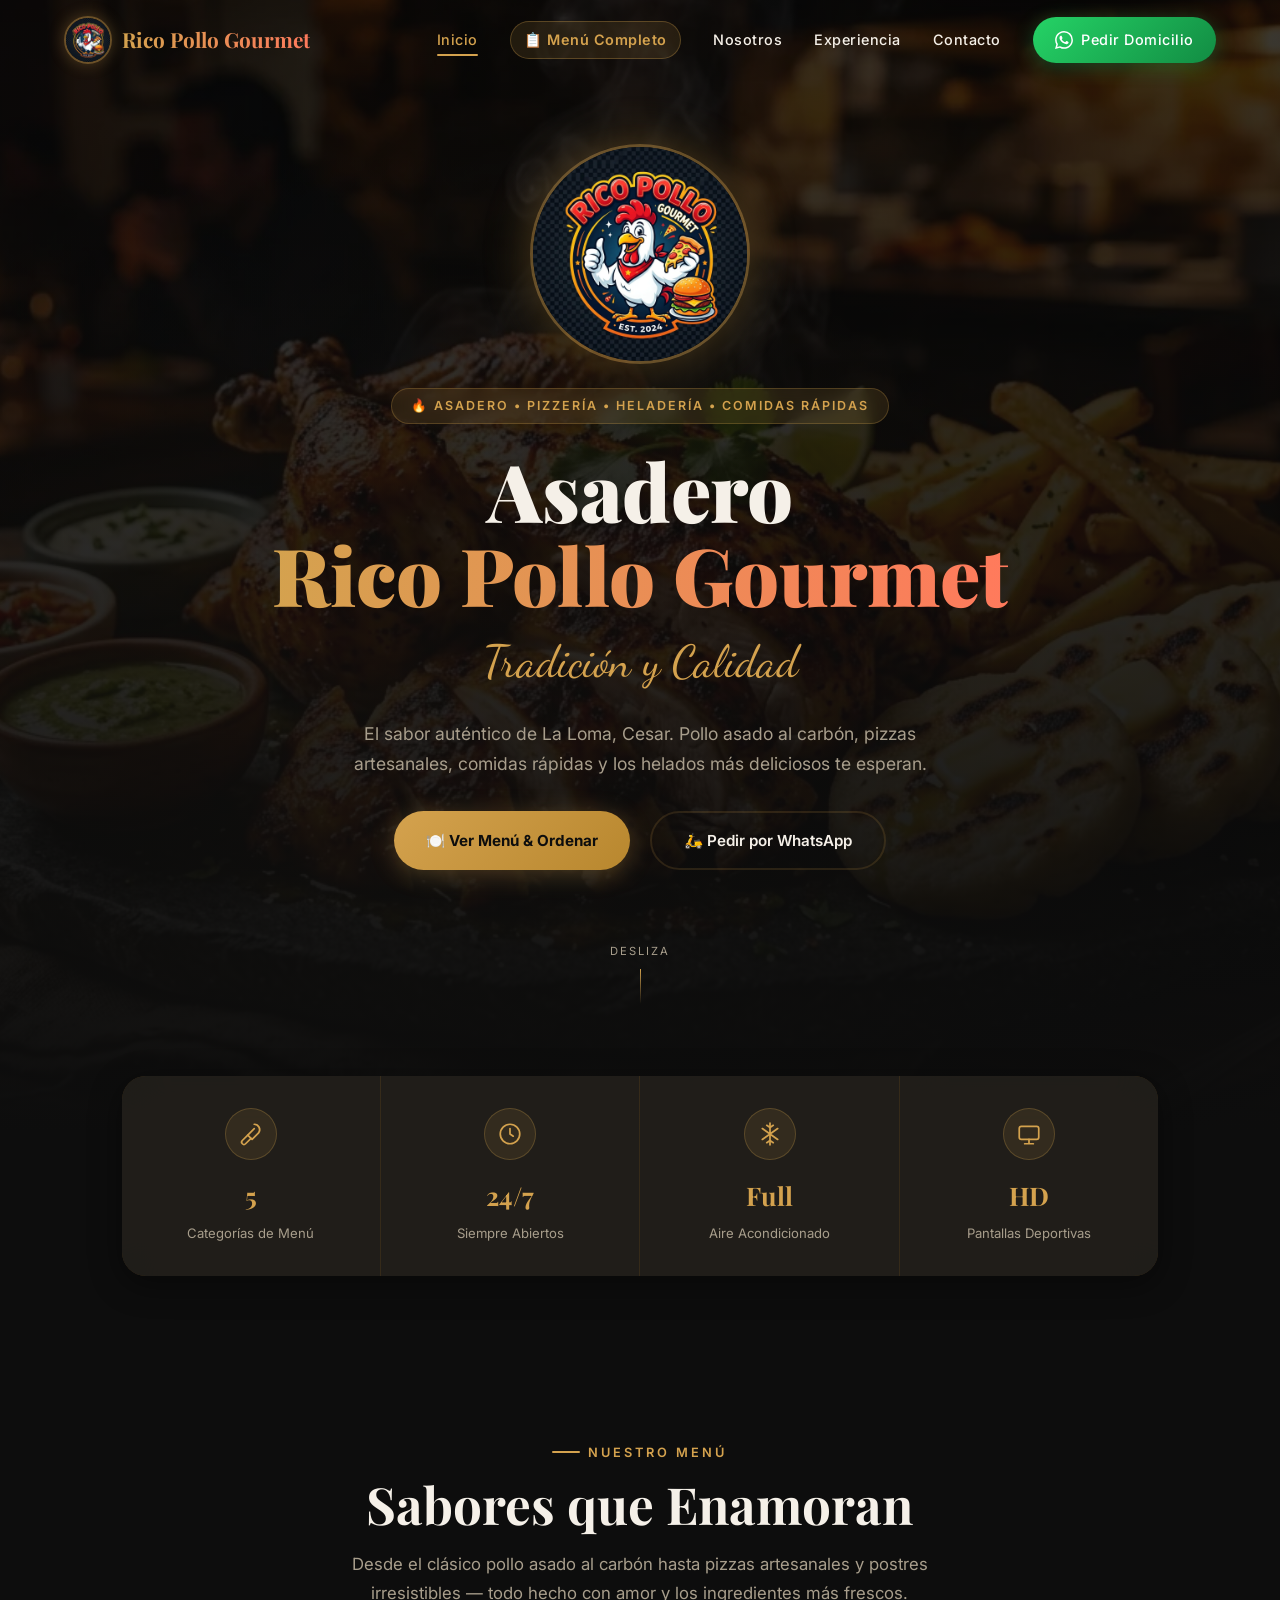
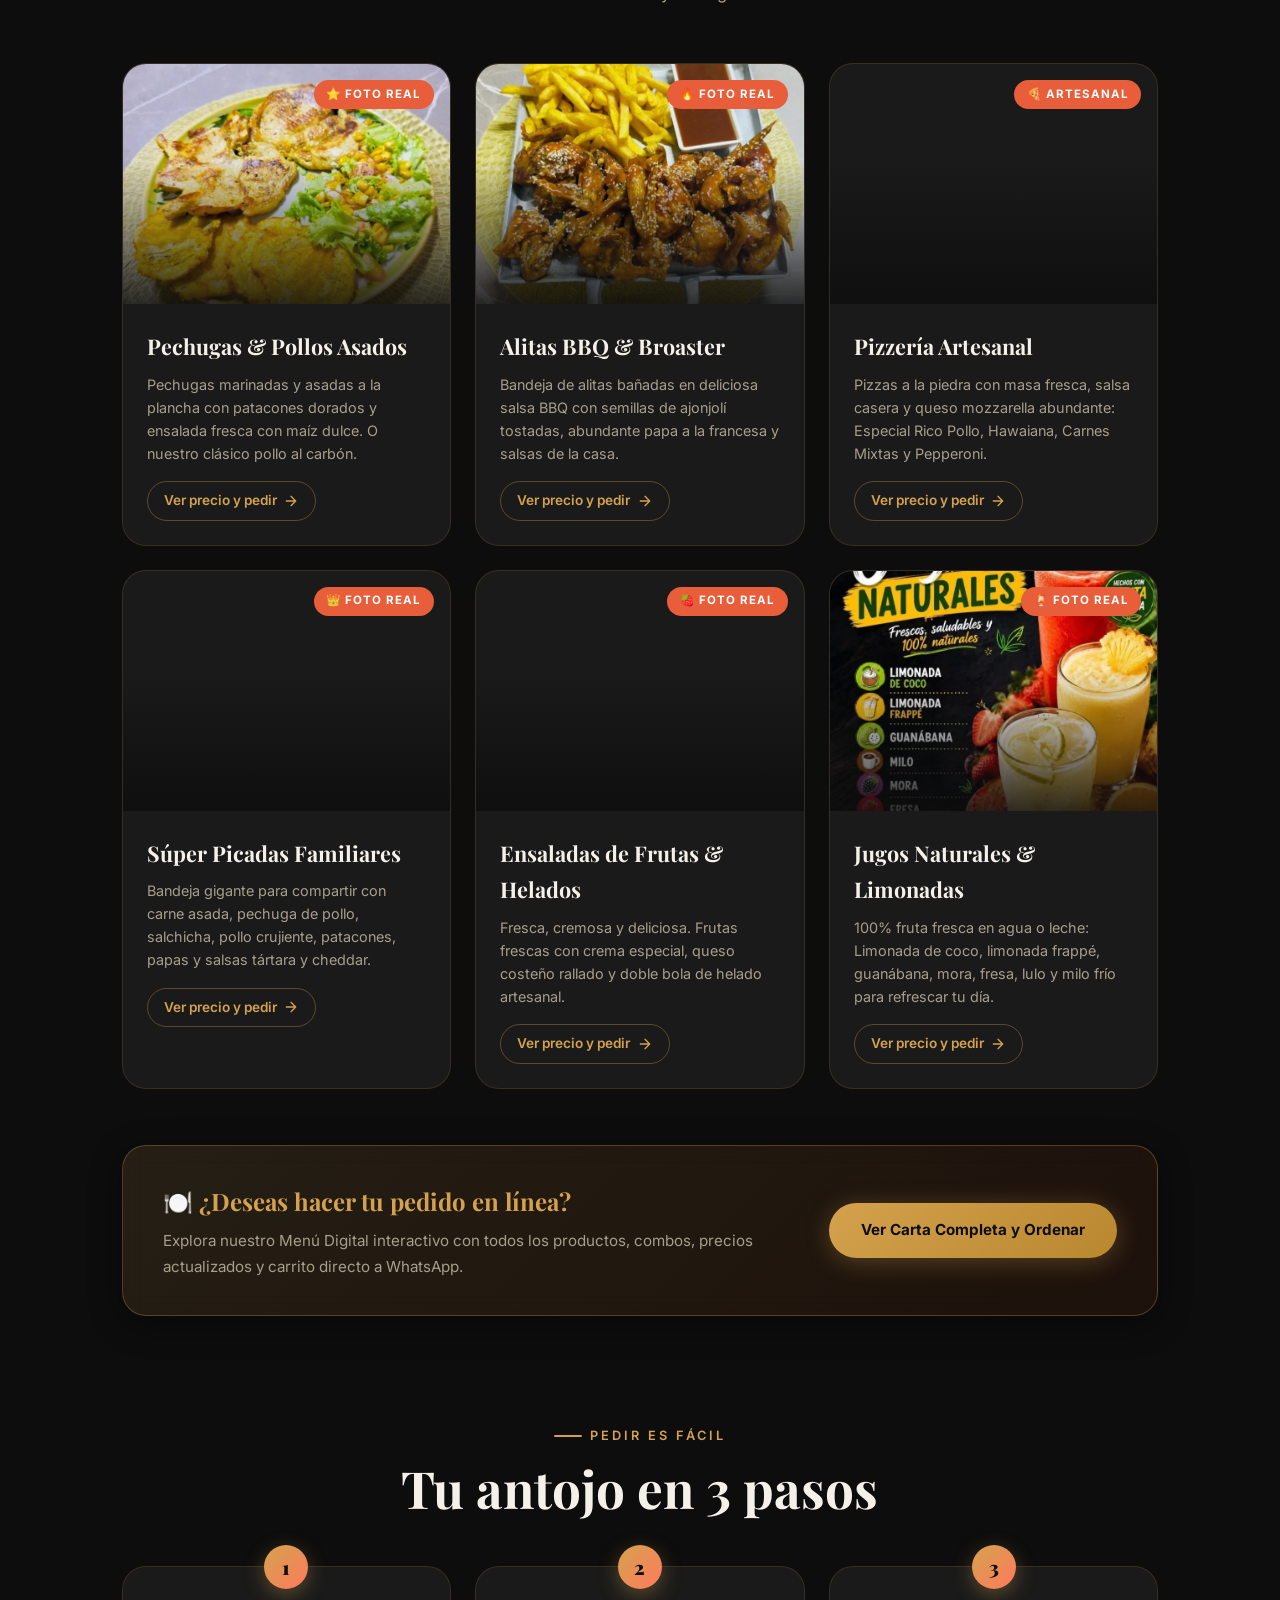
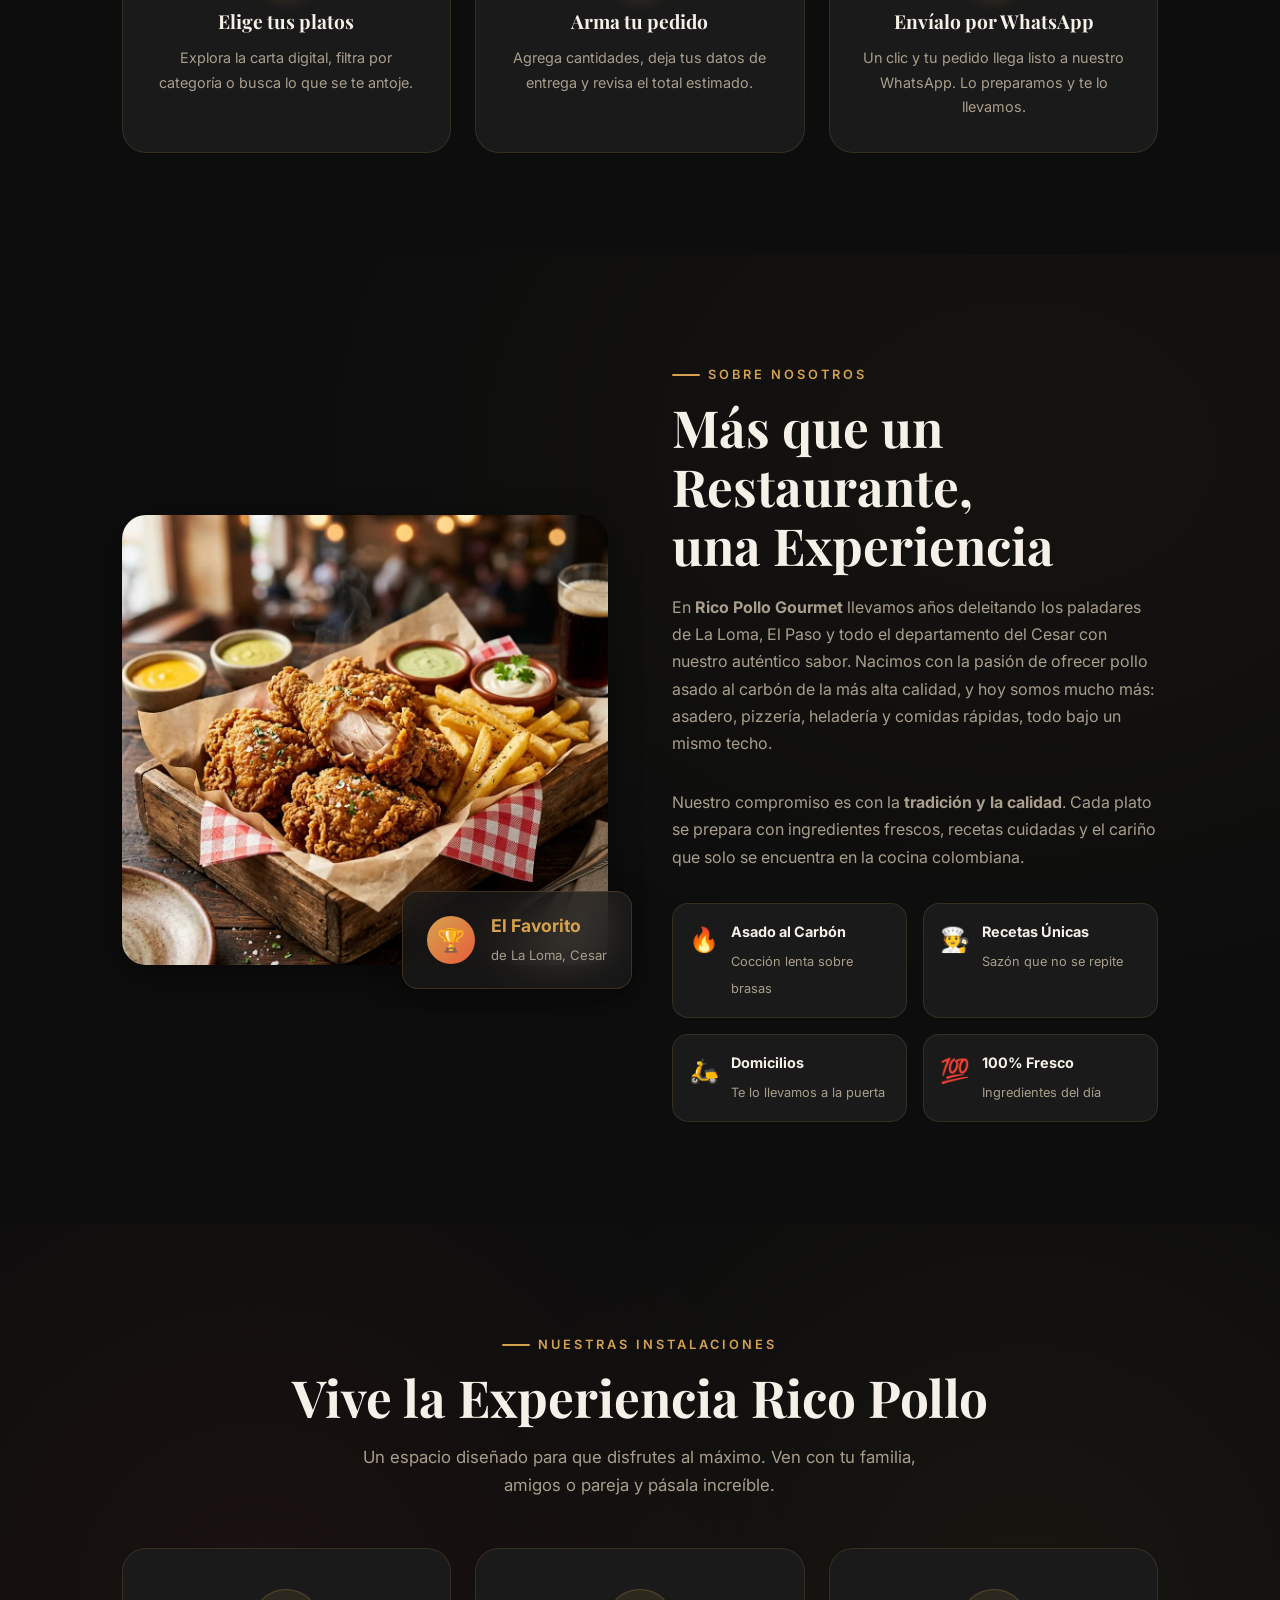
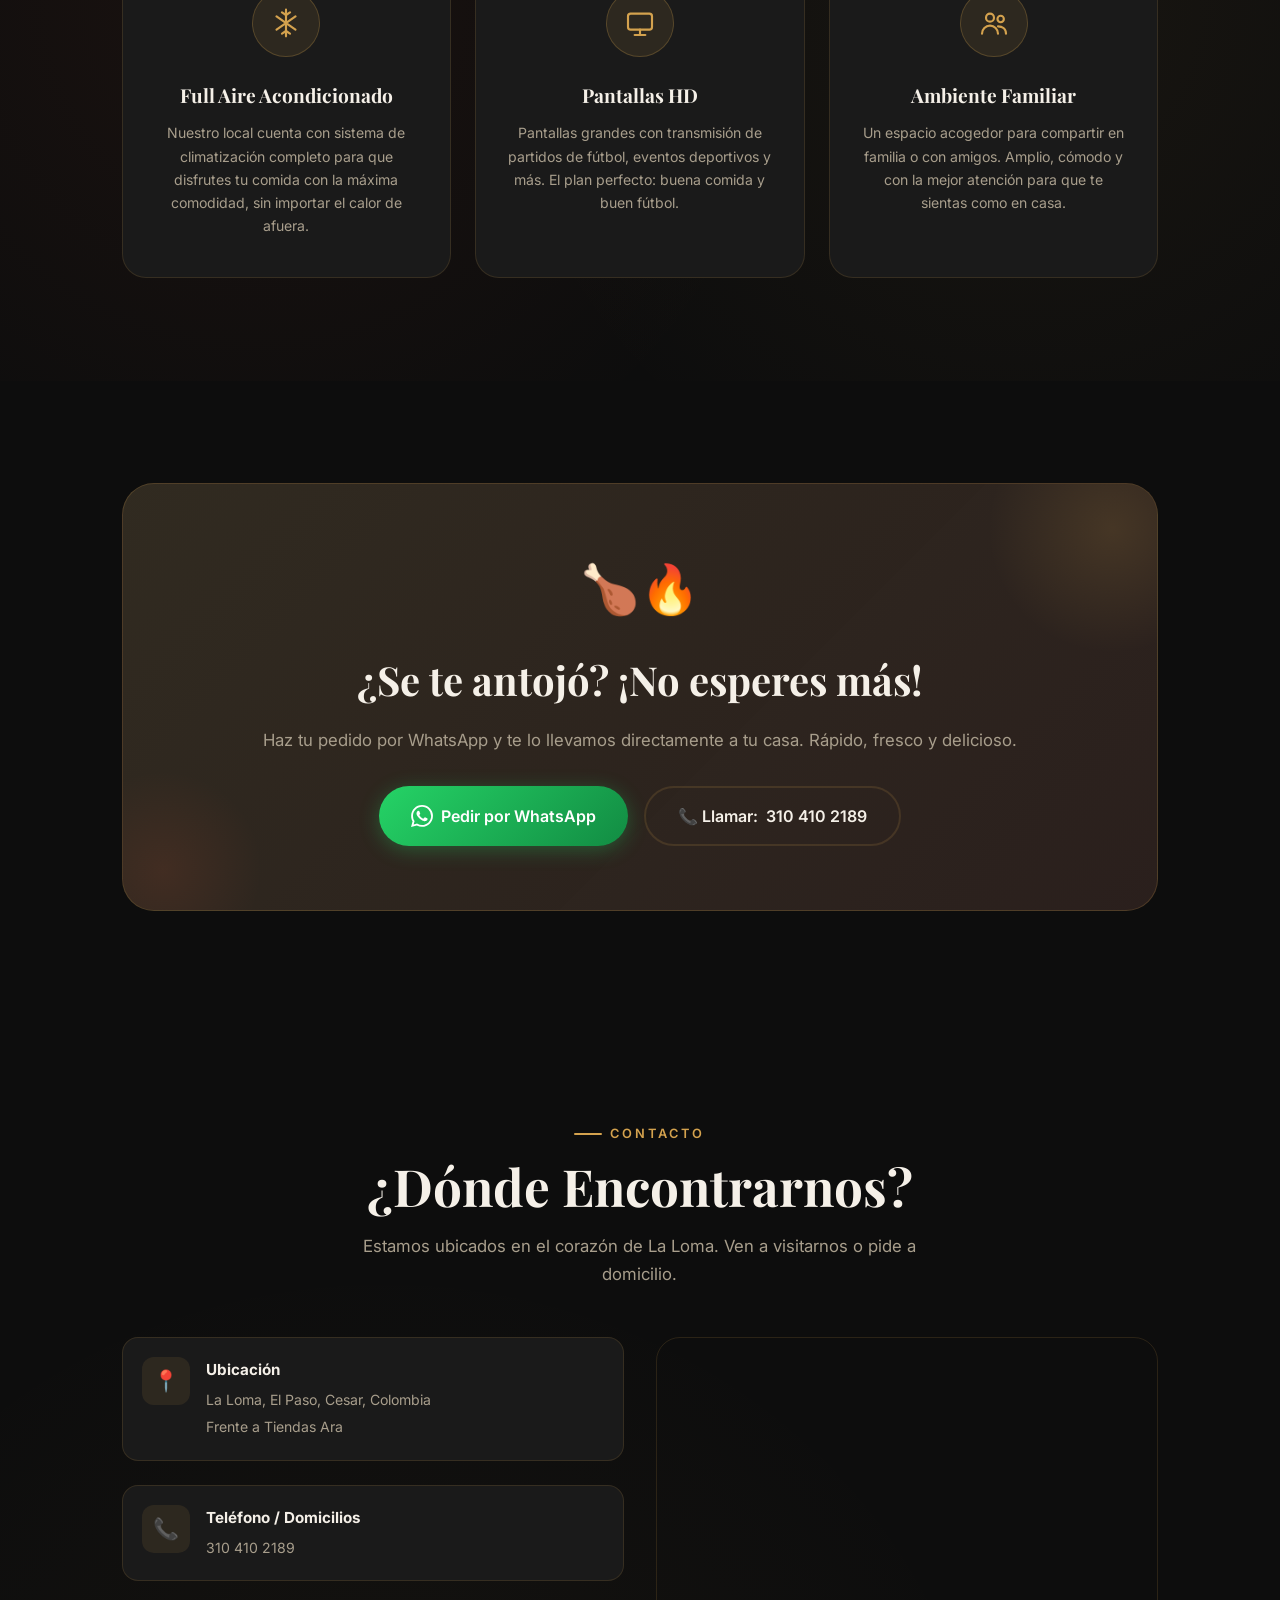
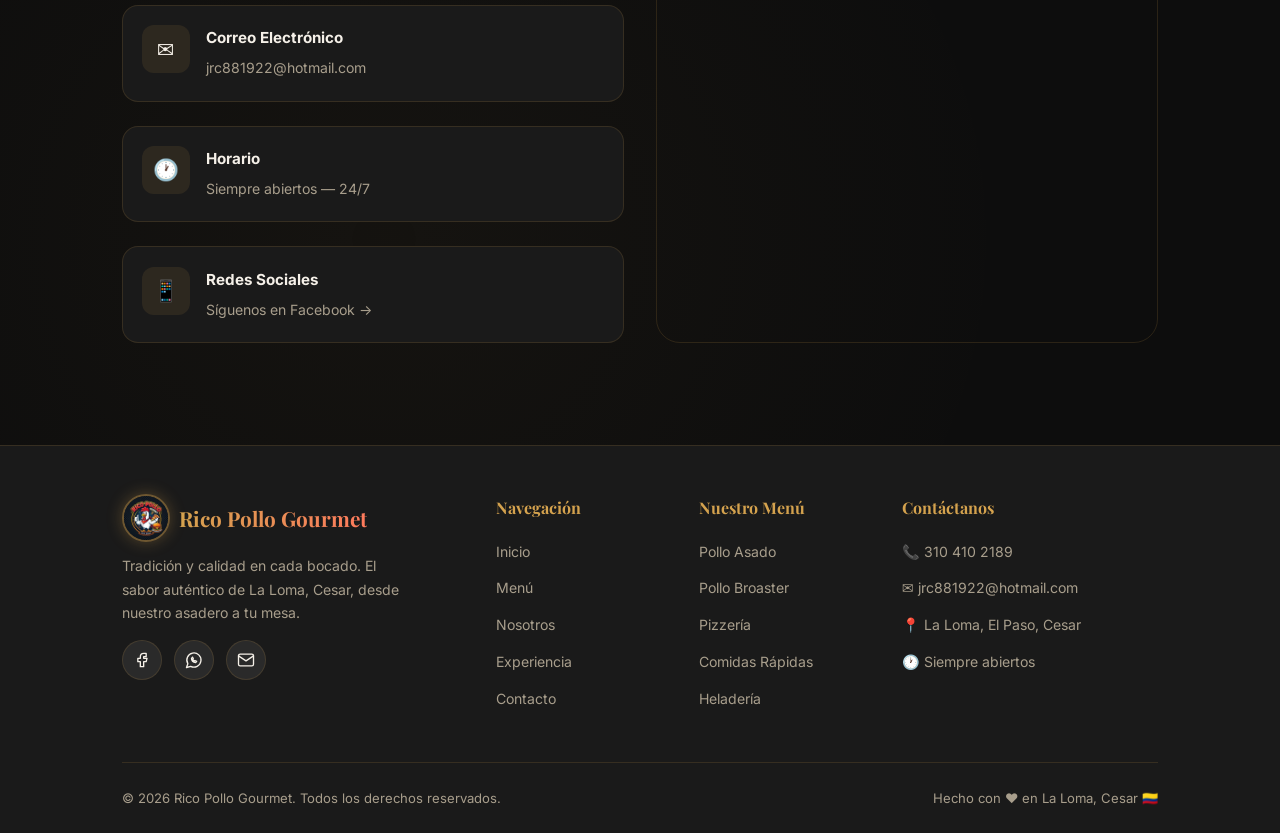
==== commit 6612d5ef: "Redesign landing page, optimize images and centralize contact data - Fix menu cards opening two tabs" ====
--- a/index.html
+++ b/index.html
@@ -14,8 +14,34 @@
   <meta property="og:image" content="images/hero.jpg" />
   <meta property="og:type" content="restaurant" />
 
+  <meta name="theme-color" content="#0d0d0d" />
+
+  <!-- Datos estructurados (Google) -->
+  <script type="application/ld+json">
+  {
+    "@context": "https://schema.org",
+    "@type": "Restaurant",
+    "name": "Rico Pollo Gourmet",
+    "slogan": "Tradición y Calidad",
+    "description": "Asadero, pizzería y heladería en La Loma, El Paso, Cesar. Pollo asado al carbón, broaster, pizzas artesanales, comidas rápidas y helados.",
+    "servesCuisine": ["Pollo asado", "Broaster", "Pizza", "Comidas rápidas", "Helados"],
+    "telephone": "+573104102189",
+    "email": "jrc881922@hotmail.com",
+    "image": "images/hero.jpg",
+    "hasMenu": "menu.html",
+    "acceptsReservations": false,
+    "address": {
+      "@type": "PostalAddress",
+      "addressLocality": "La Loma, El Paso",
+      "addressRegion": "Cesar",
+      "addressCountry": "CO"
+    },
+    "sameAs": ["https://www.facebook.com/asaderoRicopollo8822"]
+  }
+  </script>
+
   <!-- Favicon -->
-  <link rel="icon" type="image/jpeg" href="images/logo.jpg" />
+  <link rel="icon" type="image/png" href="images/logo-192.png" />
 
   <!-- Styles -->
   <link rel="stylesheet" href="styles.css" />
@@ -28,17 +54,17 @@
   <nav class="navbar" id="navbar">
     <div class="container">
       <a href="#inicio" class="navbar__logo">
-        <img src="images/logo.jpg" alt="Logo Rico Pollo Gourmet" class="navbar__logo-img" />
+        <img src="images/logo-192.webp" alt="Logo Rico Pollo Gourmet" class="navbar__logo-img" width="48" height="48" />
         <span class="navbar__logo-text">Rico Pollo Gourmet</span>
       </a>
 
       <div class="navbar__links" id="navLinks">
         <a href="#inicio">Inicio</a>
-        <a href="menu.html" target="_blank" class="navbar__link-highlight">📋 Menú Completo ↗</a>
+        <a href="menu.html" class="navbar__link-highlight">📋 Menú Completo</a>
         <a href="#nosotros">Nosotros</a>
         <a href="#experiencia">Experiencia</a>
         <a href="#contacto">Contacto</a>
-        <a href="https://wa.me/573104102189?text=Hola%20Rico%20Pollo%20Gourmet%2C%20quiero%20hacer%20un%20pedido%20a%20domicilio%20🍗" target="_blank" rel="noopener" class="btn-whatsapp">
+        <a href="#" data-wa target="_blank" rel="noopener" class="btn-whatsapp">
           <svg viewBox="0 0 24 24"><path d="M17.472 14.382c-.297-.149-1.758-.867-2.03-.967-.273-.099-.471-.148-.67.15-.197.297-.767.966-.94 1.164-.173.199-.347.223-.644.075-.297-.15-1.255-.463-2.39-1.475-.883-.788-1.48-1.761-1.653-2.059-.173-.297-.018-.458.13-.606.134-.133.298-.347.446-.52.149-.174.198-.298.298-.497.099-.198.05-.371-.025-.52-.075-.149-.669-1.612-.916-2.207-.242-.579-.487-.5-.669-.51-.173-.008-.371-.01-.57-.01-.198 0-.52.074-.792.372-.272.297-1.04 1.016-1.04 2.479 0 1.462 1.065 2.875 1.213 3.074.149.198 2.096 3.2 5.077 4.487.709.306 1.262.489 1.694.625.712.227 1.36.195 1.871.118.571-.085 1.758-.719 2.006-1.413.248-.694.248-1.289.173-1.413-.074-.124-.272-.198-.57-.347m-5.421 7.403h-.004a9.87 9.87 0 01-5.031-1.378l-.361-.214-3.741.982.998-3.648-.235-.374a9.86 9.86 0 01-1.51-5.26c.001-5.45 4.436-9.884 9.888-9.884 2.64 0 5.122 1.03 6.988 2.898a9.825 9.825 0 012.893 6.994c-.003 5.45-4.437 9.884-9.885 9.884m8.413-18.297A11.815 11.815 0 0012.05 0C5.495 0 .16 5.335.157 11.892c0 2.096.547 4.142 1.588 5.945L.057 24l6.305-1.654a11.882 11.882 0 005.683 1.448h.005c6.554 0 11.89-5.335 11.893-11.893a11.821 11.821 0 00-3.48-8.413z"/></svg>
           Pedir Domicilio
         </a>
@@ -57,12 +83,12 @@
        ============================================ -->
   <section class="hero" id="inicio">
     <div class="hero__bg">
-      <img src="images/hero.jpg" alt="Pollo asado gourmet con acompañamientos colombianos" />
+      <img src="images/hero.webp" alt="Pollo asado gourmet con acompañamientos colombianos" fetchpriority="high" />
     </div>
     <div class="hero__overlay"></div>
 
     <div class="hero__content">
-      <img src="images/logo.jpg" alt="Rico Pollo Gourmet" class="hero__logo" />
+      <img src="images/logo.webp" alt="Rico Pollo Gourmet" class="hero__logo" />
 
       <span class="hero__badge">🔥 Asadero • Pizzería • Heladería • Comidas Rápidas</span>
 
@@ -77,10 +103,10 @@
       </p>
 
       <div class="hero__buttons">
-        <a href="menu.html" target="_blank" class="btn-primary">
-          🍽️ Ver Menú & Ordenar ↗
-        </a>
-        <a href="https://wa.me/573104102189?text=Hola%20Rico%20Pollo%20Gourmet%2C%20quiero%20hacer%20un%20pedido%20a%20domicilio%20🍗" target="_blank" rel="noopener" class="btn-outline">
+        <a href="menu.html" class="btn-primary">
+          🍽️ Ver Menú & Ordenar
+        </a>
+        <a href="#" data-wa target="_blank" rel="noopener" class="btn-outline">
           🛵 Pedir por WhatsApp
         </a>
       </div>
@@ -99,22 +125,22 @@
     <div class="container">
       <div class="stats__grid reveal">
         <div class="stats__item">
-          <div class="stats__icon">🍗</div>
+          <div class="stats__icon"><svg viewBox="0 0 24 24" aria-hidden="true" fill="none" stroke="currentColor" stroke-width="1.6" stroke-linecap="round" stroke-linejoin="round"><path d="M15 3a5 5 0 0 1 4 8l-6 6-4-4 6-6"/><path d="M9 13l-5 5a2 2 0 1 0 3 3l5-5"/></svg></div>
           <div class="stats__number" data-target="5">5</div>
           <div class="stats__label">Categorías de Menú</div>
         </div>
         <div class="stats__item">
-          <div class="stats__icon">🕐</div>
+          <div class="stats__icon"><svg viewBox="0 0 24 24" aria-hidden="true" fill="none" stroke="currentColor" stroke-width="1.6" stroke-linecap="round" stroke-linejoin="round"><circle cx="12" cy="12" r="9"/><path d="M12 7v5l3 2"/></svg></div>
           <div class="stats__number">24/7</div>
           <div class="stats__label">Siempre Abiertos</div>
         </div>
         <div class="stats__item">
-          <div class="stats__icon">❄️</div>
+          <div class="stats__icon"><svg viewBox="0 0 24 24" aria-hidden="true" fill="none" stroke="currentColor" stroke-width="1.6" stroke-linecap="round" stroke-linejoin="round"><path d="M12 2v20M4.9 7l14.2 10M4.9 17L19.1 7"/><path d="M9 4l3 2 3-2M9 20l3-2 3 2"/></svg></div>
           <div class="stats__number">Full</div>
           <div class="stats__label">Aire Acondicionado</div>
         </div>
         <div class="stats__item">
-          <div class="stats__icon">📺</div>
+          <div class="stats__icon"><svg viewBox="0 0 24 24" aria-hidden="true" fill="none" stroke="currentColor" stroke-width="1.6" stroke-linecap="round" stroke-linejoin="round"><rect x="3" y="5" width="18" height="12" rx="2"/><path d="M8 21h8M12 17v4"/></svg></div>
           <div class="stats__number">HD</div>
           <div class="stats__label">Pantallas Deportivas</div>
         </div>
@@ -137,9 +163,9 @@
 
       <div class="menu__grid">
         <!-- Card 1: Pechuga a la Plancha & Pollos -->
-        <article class="menu-card reveal" onclick="window.open('menu.html','_blank')" style="cursor: pointer;">
+        <a class="menu-card reveal" href="menu.html#pollos">
           <div class="menu-card__image">
-            <img src="images/pechuga-plancha-real.jpg" alt="Pechuga a la plancha con patacones y ensalada de maíz" />
+            <img src="images/pechuga-plancha-real.webp" loading="lazy" decoding="async" alt="Pechuga a la plancha con patacones y ensalada de maíz" />
             <span class="menu-card__badge">⭐ Foto Real</span>
           </div>
           <div class="menu-card__body">
@@ -148,16 +174,16 @@
               Pechugas marinadas y asadas a la plancha con patacones dorados y ensalada fresca con maíz dulce. O nuestro clásico pollo al carbón.
             </p>
             <span class="menu-card__cta">
-              Ver precio y pedir ↗
+              Ver precio y pedir
               <svg viewBox="0 0 24 24"><path d="M5 12h14m-7-7 7 7-7 7" stroke="currentColor" stroke-width="2" fill="none" stroke-linecap="round" stroke-linejoin="round"/></svg>
             </span>
           </div>
-        </article>
+        </a>
 
         <!-- Card 2: Alitas BBQ con Ajonjolí -->
-        <article class="menu-card reveal" onclick="window.open('menu.html','_blank')" style="cursor: pointer;">
+        <a class="menu-card reveal" href="menu.html#pollos">
           <div class="menu-card__image">
-            <img src="images/alitas-bbq-real.jpg" alt="Bandeja de alitas BBQ con ajonjolí y papas a la francesa" />
+            <img src="images/alitas-bbq-real.webp" loading="lazy" decoding="async" alt="Bandeja de alitas BBQ con ajonjolí y papas a la francesa" />
             <span class="menu-card__badge">🔥 Foto Real</span>
           </div>
           <div class="menu-card__body">
@@ -166,16 +192,16 @@
               Bandeja de alitas bañadas en deliciosa salsa BBQ con semillas de ajonjolí tostadas, abundante papa a la francesa y salsas de la casa.
             </p>
             <span class="menu-card__cta">
-              Ver precio y pedir ↗
+              Ver precio y pedir
               <svg viewBox="0 0 24 24"><path d="M5 12h14m-7-7 7 7-7 7" stroke="currentColor" stroke-width="2" fill="none" stroke-linecap="round" stroke-linejoin="round"/></svg>
             </span>
           </div>
-        </article>
+        </a>
 
         <!-- Card 3: Pizzería Artesanal -->
-        <article class="menu-card reveal" onclick="window.open('menu.html','_blank')" style="cursor: pointer;">
+        <a class="menu-card reveal" href="menu.html#pizzas">
           <div class="menu-card__image">
-            <img src="images/pizza.jpg" alt="Pizza artesanal recién horneada" />
+            <img src="images/pizza.webp" loading="lazy" decoding="async" alt="Pizza artesanal recién horneada" />
             <span class="menu-card__badge">🍕 Artesanal</span>
           </div>
           <div class="menu-card__body">
@@ -184,16 +210,16 @@
               Pizzas a la piedra con masa fresca, salsa casera y queso mozzarella abundante: Especial Rico Pollo, Hawaiana, Carnes Mixtas y Pepperoni.
             </p>
             <span class="menu-card__cta">
-              Ver precio y pedir ↗
+              Ver precio y pedir
               <svg viewBox="0 0 24 24"><path d="M5 12h14m-7-7 7 7-7 7" stroke="currentColor" stroke-width="2" fill="none" stroke-linecap="round" stroke-linejoin="round"/></svg>
             </span>
           </div>
-        </article>
+        </a>
 
         <!-- Card 4: Súper Picadas & Asados -->
-        <article class="menu-card reveal" onclick="window.open('menu.html','_blank')" style="cursor: pointer;">
+        <a class="menu-card reveal" href="menu.html#comidas-rapidas">
           <div class="menu-card__image">
-            <img src="images/picada-mixta-real.jpg" alt="Bandeja de picada mixta familiar con carne, pollo, patacones y papas" />
+            <img src="images/picada-mixta-real.webp" loading="lazy" decoding="async" alt="Bandeja de picada mixta familiar con carne, pollo, patacones y papas" />
             <span class="menu-card__badge">👑 Foto Real</span>
           </div>
           <div class="menu-card__body">
@@ -202,16 +228,16 @@
               Bandeja gigante para compartir con carne asada, pechuga de pollo, salchicha, pollo crujiente, patacones, papas y salsas tártara y cheddar.
             </p>
             <span class="menu-card__cta">
-              Ver precio y pedir ↗
+              Ver precio y pedir
               <svg viewBox="0 0 24 24"><path d="M5 12h14m-7-7 7 7-7 7" stroke="currentColor" stroke-width="2" fill="none" stroke-linecap="round" stroke-linejoin="round"/></svg>
             </span>
           </div>
-        </article>
+        </a>
 
         <!-- Card 5: Ensaladas de Frutas & Heladería -->
-        <article class="menu-card reveal" onclick="window.open('menu.html','_blank')" style="cursor: pointer;">
+        <a class="menu-card reveal" href="menu.html#heladeria">
           <div class="menu-card__image">
-            <img src="images/ensalada-frutas-real.jpg" alt="Ensalada de frutas fresca con doble bola de helado y queso rallado" />
+            <img src="images/ensalada-frutas-real.webp" loading="lazy" decoding="async" alt="Ensalada de frutas fresca con doble bola de helado y queso rallado" />
             <span class="menu-card__badge">🍓 Foto Real</span>
           </div>
           <div class="menu-card__body">
@@ -220,16 +246,16 @@
               Fresca, cremosa y deliciosa. Frutas frescas con crema especial, queso costeño rallado y doble bola de helado artesanal.
             </p>
             <span class="menu-card__cta">
-              Ver precio y pedir ↗
+              Ver precio y pedir
               <svg viewBox="0 0 24 24"><path d="M5 12h14m-7-7 7 7-7 7" stroke="currentColor" stroke-width="2" fill="none" stroke-linecap="round" stroke-linejoin="round"/></svg>
             </span>
           </div>
-        </article>
+        </a>
 
         <!-- Card 6: Jugos Naturales 100% Frescos -->
-        <article class="menu-card reveal" onclick="window.open('menu.html','_blank')" style="cursor: pointer;">
+        <a class="menu-card reveal" href="menu.html#bebidas">
           <div class="menu-card__image">
-            <img src="images/jugos-naturales-real.jpg" alt="Jugos naturales y limonadas de fruta fresca" />
+            <img src="images/jugos-naturales-real.webp" loading="lazy" decoding="async" alt="Jugos naturales y limonadas de fruta fresca" />
             <span class="menu-card__badge">🍹 Foto Real</span>
           </div>
           <div class="menu-card__body">
@@ -238,11 +264,11 @@
               100% fruta fresca en agua o leche: Limonada de coco, limonada frappé, guanábana, mora, fresa, lulo y milo frío para refrescar tu día.
             </p>
             <span class="menu-card__cta">
-              Ver precio y pedir ↗
+              Ver precio y pedir
               <svg viewBox="0 0 24 24"><path d="M5 12h14m-7-7 7 7-7 7" stroke="currentColor" stroke-width="2" fill="none" stroke-linecap="round" stroke-linejoin="round"/></svg>
             </span>
           </div>
-        </article>
+        </a>
       </div>
 
       <!-- Banner para ordenar en el Menú Digital Completo -->
@@ -251,10 +277,39 @@
           <h3>🍽️ ¿Deseas hacer tu pedido en línea?</h3>
           <p>Explora nuestro Menú Digital interactivo con todos los productos, combos, precios actualizados y carrito directo a WhatsApp.</p>
         </div>
-        <a href="menu.html" target="_blank" class="btn-primary btn-cta-menu">
-          Ver Carta Completa y Ordenar ↗
-        </a>
-      </div>
+        <a href="menu.html" class="btn-primary btn-cta-menu">
+          Ver Carta Completa y Ordenar
+        </a>
+      </div>
+    </div>
+  </section>
+
+  <!-- ============================================
+       CÓMO PEDIR
+       ============================================ -->
+  <section class="steps" id="como-pedir">
+    <div class="container">
+      <div class="steps__header reveal">
+        <span class="section-label">Pedir es fácil</span>
+        <h2 class="section-title">Tu antojo en 3 pasos</h2>
+      </div>
+      <ol class="steps__list">
+        <li class="step reveal">
+          <span class="step__num">1</span>
+          <h3>Elige tus platos</h3>
+          <p>Explora la carta digital, filtra por categoría o busca lo que se te antoje.</p>
+        </li>
+        <li class="step reveal">
+          <span class="step__num">2</span>
+          <h3>Arma tu pedido</h3>
+          <p>Agrega cantidades, deja tus datos de entrega y revisa el total estimado.</p>
+        </li>
+        <li class="step reveal">
+          <span class="step__num">3</span>
+          <h3>Envíalo por WhatsApp</h3>
+          <p>Un clic y tu pedido llega listo a nuestro WhatsApp. Lo preparamos y te lo llevamos.</p>
+        </li>
+      </ol>
     </div>
   </section>
 
@@ -266,7 +321,7 @@
       <div class="about__grid">
         <div class="about__image-wrapper reveal">
           <div class="about__image">
-            <img src="images/broaster.jpg" alt="Interior del restaurante Rico Pollo Gourmet" />
+            <img src="images/broaster.webp" loading="lazy" decoding="async" alt="Interior del restaurante Rico Pollo Gourmet" />
           </div>
           <div class="about__float-card">
             <div class="about__float-icon">🏆</div>
@@ -338,7 +393,7 @@
 
       <div class="experience__cards">
         <div class="exp-card reveal">
-          <div class="exp-card__icon">❄️</div>
+          <div class="exp-card__icon"><svg viewBox="0 0 24 24" aria-hidden="true" fill="none" stroke="currentColor" stroke-width="1.6" stroke-linecap="round" stroke-linejoin="round"><path d="M12 2v20M4.9 7l14.2 10M4.9 17L19.1 7"/><path d="M9 4l3 2 3-2M9 20l3-2 3 2"/></svg></div>
           <h3 class="exp-card__title">Full Aire Acondicionado</h3>
           <p class="exp-card__desc">
             Nuestro local cuenta con sistema de climatización completo para que disfrutes tu comida con la máxima comodidad, sin importar el calor de afuera.
@@ -346,7 +401,7 @@
         </div>
 
         <div class="exp-card reveal">
-          <div class="exp-card__icon">📺</div>
+          <div class="exp-card__icon"><svg viewBox="0 0 24 24" aria-hidden="true" fill="none" stroke="currentColor" stroke-width="1.6" stroke-linecap="round" stroke-linejoin="round"><rect x="3" y="5" width="18" height="12" rx="2"/><path d="M8 21h8M12 17v4"/></svg></div>
           <h3 class="exp-card__title">Pantallas HD</h3>
           <p class="exp-card__desc">
             Pantallas grandes con transmisión de partidos de fútbol, eventos deportivos y más. El plan perfecto: buena comida y buen fútbol.
@@ -354,7 +409,7 @@
         </div>
 
         <div class="exp-card reveal">
-          <div class="exp-card__icon">👨‍👩‍👧‍👦</div>
+          <div class="exp-card__icon"><svg viewBox="0 0 24 24" aria-hidden="true" fill="none" stroke="currentColor" stroke-width="1.6" stroke-linecap="round" stroke-linejoin="round"><circle cx="9" cy="8" r="3"/><circle cx="17" cy="9" r="2.4"/><path d="M3 20c0-3.3 2.7-6 6-6s6 2.7 6 6M15 14.5c3 0 6 1.5 6 5.5"/></svg></div>
           <h3 class="exp-card__title">Ambiente Familiar</h3>
           <p class="exp-card__desc">
             Un espacio acogedor para compartir en familia o con amigos. Amplio, cómodo y con la mejor atención para que te sientas como en casa.
@@ -376,12 +431,12 @@
           Haz tu pedido por WhatsApp y te lo llevamos directamente a tu casa. Rápido, fresco y delicioso.
         </p>
         <div class="cta-banner__buttons">
-          <a href="https://wa.me/573104102189?text=Hola%20Rico%20Pollo%20Gourmet%2C%20quiero%20hacer%20un%20pedido%20a%20domicilio%20🍗" target="_blank" rel="noopener" class="btn-whatsapp" style="font-size:1rem; padding: 0.85rem 2rem;">
-            <svg viewBox="0 0 24 24" style="width:22px;height:22px;"><path d="M17.472 14.382c-.297-.149-1.758-.867-2.03-.967-.273-.099-.471-.148-.67.15-.197.297-.767.966-.94 1.164-.173.199-.347.223-.644.075-.297-.15-1.255-.463-2.39-1.475-.883-.788-1.48-1.761-1.653-2.059-.173-.297-.018-.458.13-.606.134-.133.298-.347.446-.52.149-.174.198-.298.298-.497.099-.198.05-.371-.025-.52-.075-.149-.669-1.612-.916-2.207-.242-.579-.487-.5-.669-.51-.173-.008-.371-.01-.57-.01-.198 0-.52.074-.792.372-.272.297-1.04 1.016-1.04 2.479 0 1.462 1.065 2.875 1.213 3.074.149.198 2.096 3.2 5.077 4.487.709.306 1.262.489 1.694.625.712.227 1.36.195 1.871.118.571-.085 1.758-.719 2.006-1.413.248-.694.248-1.289.173-1.413-.074-.124-.272-.198-.57-.347m-5.421 7.403h-.004a9.87 9.87 0 01-5.031-1.378l-.361-.214-3.741.982.998-3.648-.235-.374a9.86 9.86 0 01-1.51-5.26c.001-5.45 4.436-9.884 9.888-9.884 2.64 0 5.122 1.03 6.988 2.898a9.825 9.825 0 012.893 6.994c-.003 5.45-4.437 9.884-9.885 9.884m8.413-18.297A11.815 11.815 0 0012.05 0C5.495 0 .16 5.335.157 11.892c0 2.096.547 4.142 1.588 5.945L.057 24l6.305-1.654a11.882 11.882 0 005.683 1.448h.005c6.554 0 11.89-5.335 11.893-11.893a11.821 11.821 0 00-3.48-8.413z"/></svg>
+          <a href="#" data-wa target="_blank" rel="noopener" class="btn-whatsapp btn-lg">
+            <svg viewBox="0 0 24 24" aria-hidden="true"><path d="M17.472 14.382c-.297-.149-1.758-.867-2.03-.967-.273-.099-.471-.148-.67.15-.197.297-.767.966-.94 1.164-.173.199-.347.223-.644.075-.297-.15-1.255-.463-2.39-1.475-.883-.788-1.48-1.761-1.653-2.059-.173-.297-.018-.458.13-.606.134-.133.298-.347.446-.52.149-.174.198-.298.298-.497.099-.198.05-.371-.025-.52-.075-.149-.669-1.612-.916-2.207-.242-.579-.487-.5-.669-.51-.173-.008-.371-.01-.57-.01-.198 0-.52.074-.792.372-.272.297-1.04 1.016-1.04 2.479 0 1.462 1.065 2.875 1.213 3.074.149.198 2.096 3.2 5.077 4.487.709.306 1.262.489 1.694.625.712.227 1.36.195 1.871.118.571-.085 1.758-.719 2.006-1.413.248-.694.248-1.289.173-1.413-.074-.124-.272-.198-.57-.347m-5.421 7.403h-.004a9.87 9.87 0 01-5.031-1.378l-.361-.214-3.741.982.998-3.648-.235-.374a9.86 9.86 0 01-1.51-5.26c.001-5.45 4.436-9.884 9.888-9.884 2.64 0 5.122 1.03 6.988 2.898a9.825 9.825 0 012.893 6.994c-.003 5.45-4.437 9.884-9.885 9.884m8.413-18.297A11.815 11.815 0 0012.05 0C5.495 0 .16 5.335.157 11.892c0 2.096.547 4.142 1.588 5.945L.057 24l6.305-1.654a11.882 11.882 0 005.683 1.448h.005c6.554 0 11.89-5.335 11.893-11.893a11.821 11.821 0 00-3.48-8.413z"/></svg>
             Pedir por WhatsApp
           </a>
-          <a href="tel:+573104102189" class="btn-outline" style="font-size:1rem; padding: 0.85rem 2rem;">
-            📞 Llamar: 310 410 2189
+          <a href="#" data-tel class="btn-outline btn-lg">
+            📞 Llamar: <span data-fill="phone">310 410 2189</span>
           </a>
         </div>
       </div>
@@ -415,7 +470,7 @@
             <div class="contact-item__icon">📞</div>
             <div class="contact-item__text">
               <strong>Teléfono / Domicilios</strong>
-              <a href="tel:+573104102189">310 410 2189</a>
+              <a href="#" data-tel><span data-fill="phone">310 410 2189</span></a>
             </div>
           </div>
 
@@ -423,7 +478,7 @@
             <div class="contact-item__icon">✉️</div>
             <div class="contact-item__text">
               <strong>Correo Electrónico</strong>
-              <a href="mailto:jrc881922@hotmail.com">jrc881922@hotmail.com</a>
+              <a href="#" data-mail><span data-fill="email">jrc881922@hotmail.com</span></a>
             </div>
           </div>
 
@@ -439,7 +494,7 @@
             <div class="contact-item__icon">📱</div>
             <div class="contact-item__text">
               <strong>Redes Sociales</strong>
-              <a href="https://www.facebook.com/asaderoRicopollo8822" target="_blank" rel="noopener">Síguenos en Facebook →</a>
+              <a href="#" data-facebook target="_blank" rel="noopener">Síguenos en Facebook →</a>
             </div>
           </div>
         </div>
@@ -465,7 +520,7 @@
       <div class="footer__grid">
         <div class="footer__brand">
           <a href="#inicio" class="navbar__logo">
-            <img src="images/logo.jpg" alt="Logo Rico Pollo Gourmet" class="navbar__logo-img" />
+            <img src="images/logo-192.webp" alt="Logo Rico Pollo Gourmet" class="navbar__logo-img" width="48" height="48" />
             <span class="navbar__logo-text">Rico Pollo Gourmet</span>
           </a>
           <p>
@@ -473,9 +528,9 @@
           </p>
 
           <div class="footer__social">
-            <a href="https://www.facebook.com/asaderoRicopollo8822" target="_blank" rel="noopener" aria-label="Facebook">📘</a>
-            <a href="https://wa.me/573104102189" target="_blank" rel="noopener" aria-label="WhatsApp">💬</a>
-            <a href="mailto:jrc881922@hotmail.com" aria-label="Email">✉️</a>
+            <a href="#" data-facebook target="_blank" rel="noopener" aria-label="Facebook"><svg viewBox="0 0 24 24" aria-hidden="true" fill="none" stroke="currentColor" stroke-width="1.6" stroke-linecap="round" stroke-linejoin="round"><path d="M14 8h3V4h-3a4 4 0 0 0-4 4v2H7v4h3v6h4v-6h3l1-4h-4V8z"/></svg></a>
+            <a href="#" data-wa target="_blank" rel="noopener" aria-label="WhatsApp"><svg viewBox="0 0 24 24" aria-hidden="true" fill="none" stroke="currentColor" stroke-width="1.6" stroke-linecap="round" stroke-linejoin="round"><path d="M3 21l1.6-4.6A8.5 8.5 0 1 1 8 19.6L3 21z"/><path d="M9 10c0 3 2 5 5 5l1.2-1.4-2-1-.8.7c-.8-.3-1.6-1.1-1.9-1.9l.7-.8-1-2L9 10z"/></svg></a>
+            <a href="#" data-mail aria-label="Email"><svg viewBox="0 0 24 24" aria-hidden="true" fill="none" stroke="currentColor" stroke-width="1.6" stroke-linecap="round" stroke-linejoin="round"><rect x="3" y="5" width="18" height="14" rx="2"/><path d="M3 7l9 6 9-6"/></svg></a>
           </div>
         </div>
 
@@ -504,8 +559,8 @@
         <div class="footer__col">
           <h4>Contáctanos</h4>
           <ul>
-            <li><a href="tel:+573104102189">📞 310 410 2189</a></li>
-            <li><a href="mailto:jrc881922@hotmail.com">✉️ jrc881922@hotmail.com</a></li>
+            <li><a href="#" data-tel>📞 <span data-fill="phone">310 410 2189</span></a></li>
+            <li><a href="#" data-mail>✉️ <span data-fill="email">jrc881922@hotmail.com</span></a></li>
             <li><a href="#">📍 La Loma, El Paso, Cesar</a></li>
             <li><a href="#">🕐 Siempre abiertos</a></li>
           </ul>
@@ -523,7 +578,7 @@
        FLOATING WHATSAPP BUTTON
        ============================================ -->
   <a
-    href="https://wa.me/573104102189?text=Hola%20Rico%20Pollo%20Gourmet%2C%20quiero%20hacer%20un%20pedido%20🍗"
+    href="#" data-wa
     target="_blank"
     rel="noopener"
     class="whatsapp-float"
@@ -534,6 +589,7 @@
   </a>
 
   <!-- JS -->
+  <script src="config.js"></script>
   <script src="script.js"></script>
 </body>
 </html>
--- a/styles.css
+++ b/styles.css
@@ -148,12 +148,25 @@
   transition: background 0.4s, box-shadow 0.4s, padding 0.4s;
 }
 
-.navbar.scrolled {
+.navbar::before {
+  content: '';
+  position: absolute;
+  inset: 0;
+  z-index: -1;
   background: rgba(13,13,13,0.92);
   backdrop-filter: blur(16px) saturate(1.6);
   -webkit-backdrop-filter: blur(16px) saturate(1.6);
   box-shadow: 0 2px 24px rgba(0,0,0,0.5);
+  opacity: 0;
+  transition: opacity 0.4s;
+}
+
+.navbar.scrolled {
   padding: 0.6rem 0;
+}
+
+.navbar.scrolled::before {
+  opacity: 1;
 }
 
 .navbar .container {
@@ -588,17 +601,20 @@
 
 .menu-card {
   position: relative;
+  color: inherit;
   border-radius: var(--radius-lg);
   overflow: hidden;
   background: var(--color-bg-card);
   border: 1px solid var(--color-border);
-  transition: transform 0.5s var(--ease-out), box-shadow 0.5s;
+  transition: opacity 0.8s var(--ease-out), transform 0.5s var(--ease-out), box-shadow 0.5s;
   cursor: pointer;
-  group: '';
+  display: block;
+  --rx: 0deg;
+  --ry: 0deg;
 }
 
 .menu-card:hover {
-  transform: translateY(-8px);
+  transform: perspective(800px) translateY(-8px) rotateX(var(--rx)) rotateY(var(--ry));
   box-shadow: var(--shadow-glow), var(--shadow-card);
 }
 
@@ -1352,3 +1368,192 @@
     align-items: center;
   }
 }
+
+
+/* ===================================================
+   MEJORAS DE DISEÑO (v2)
+   =================================================== */
+
+/* Botones grandes */
+.btn-lg {
+  font-size: 1rem;
+  padding: 0.9rem 2rem;
+}
+.btn-lg svg {
+  width: 22px;
+  height: 22px;
+}
+
+/* Foco visible para teclado */
+:focus-visible {
+  outline: 2px solid var(--color-primary);
+  outline-offset: 3px;
+  border-radius: 4px;
+}
+
+/* Estado activo del enlace de navegación */
+.navbar__links a:not(.btn-whatsapp):not(.navbar__link-highlight)[style*="color"]::after {
+  width: 100%;
+}
+
+/* WhatsApp flotante: oculto hasta hacer scroll */
+.whatsapp-float {
+  opacity: 0;
+  pointer-events: none;
+  transform: translateY(12px) scale(0.9);
+  transition: opacity 0.4s, transform 0.4s var(--ease-out), box-shadow 0.3s;
+}
+.whatsapp-float.is-visible {
+  opacity: 1;
+  pointer-events: auto;
+  transform: none;
+}
+.whatsapp-float.is-visible:hover {
+  transform: scale(1.1);
+}
+
+/* Stats: iconos SVG dorados dentro de un círculo */
+.stats {
+  margin-top: -3.5rem;
+}
+.hero {
+  padding-bottom: 7.5rem;
+}
+.stats__icon,
+.exp-card__icon {
+  display: grid;
+  place-items: center;
+  width: 52px;
+  height: 52px;
+  margin: 0 auto 0.9rem;
+  border-radius: 50%;
+  color: var(--color-primary);
+  background: rgba(212,162,78,0.1);
+  border: 1px solid rgba(212,162,78,0.25);
+  font-size: 0;
+}
+.stats__icon svg,
+.exp-card__icon svg {
+  width: 26px;
+  height: 26px;
+}
+.exp-card__icon {
+  width: 68px;
+  height: 68px;
+  margin-bottom: 1.4rem;
+}
+.exp-card__icon svg {
+  width: 32px;
+  height: 32px;
+}
+.exp-card:hover .exp-card__icon {
+  background: rgba(212,162,78,0.18);
+  box-shadow: 0 0 28px rgba(212,162,78,0.25);
+}
+
+/* Tarjetas del menú: sombra de texto sobre imagen y CTA como píldora */
+.menu-card__cta {
+  padding: 0.45rem 1rem;
+  border: 1px solid rgba(212,162,78,0.35);
+  border-radius: 50px;
+  transition: gap 0.3s var(--ease-out), background 0.3s, color 0.3s;
+}
+.menu-card:hover .menu-card__cta {
+  background: var(--color-primary);
+  color: #0d0d0d;
+}
+.menu-card:hover .menu-card__cta svg {
+  stroke: #0d0d0d;
+}
+
+/* Cómo pedir */
+.steps {
+  padding: var(--section-padding);
+  padding-top: 0;
+}
+.steps__header {
+  text-align: center;
+  margin-bottom: 3rem;
+}
+.steps__list {
+  list-style: none;
+  display: grid;
+  grid-template-columns: repeat(3, 1fr);
+  gap: 1.5rem;
+  counter-reset: step;
+  position: relative;
+}
+.step {
+  position: relative;
+  text-align: center;
+  padding: 2.4rem 1.8rem 2rem;
+  background: var(--color-bg-card);
+  border: 1px solid var(--color-border);
+  border-radius: var(--radius-lg);
+}
+.step__num {
+  position: absolute;
+  top: -22px;
+  left: 50%;
+  translate: -50% 0;
+  width: 44px;
+  height: 44px;
+  display: grid;
+  place-items: center;
+  font-family: var(--font-heading);
+  font-weight: 900;
+  font-size: 1.2rem;
+  color: #0d0d0d;
+  background: linear-gradient(135deg, var(--color-primary), var(--color-accent-light));
+  border-radius: 50%;
+  box-shadow: 0 6px 20px rgba(212,162,78,0.35);
+}
+.step h3 {
+  font-family: var(--font-heading);
+  font-size: 1.2rem;
+  margin-bottom: 0.5rem;
+}
+.step p {
+  font-size: 0.9rem;
+  color: var(--color-text-muted);
+}
+
+/* Footer: iconos sociales SVG */
+.footer__social a svg {
+  width: 20px;
+  height: 20px;
+  color: var(--color-text);
+}
+.footer__social a:hover svg {
+  color: var(--color-primary);
+}
+
+/* Etiqueta de sección centrada también en cabeceras centradas */
+.menu__header .section-label,
+.experience__header .section-label,
+.contact__header .section-label,
+.steps__header .section-label {
+  justify-content: center;
+}
+
+/* Reveal escalonado dentro de grillas */
+.steps__list .step:nth-child(2),
+.experience__cards .exp-card:nth-child(2) { transition-delay: 0.1s; }
+.steps__list .step:nth-child(3),
+.experience__cards .exp-card:nth-child(3) { transition-delay: 0.2s; }
+
+@media (max-width: 768px) {
+  .steps__list { grid-template-columns: 1fr; gap: 2.2rem; }
+  .stats { margin-top: -1.5rem; }
+}
+
+/* Accesibilidad: sin animaciones si el usuario lo prefiere */
+@media (prefers-reduced-motion: reduce) {
+  *, *::before, *::after {
+    animation-duration: 0.01ms !important;
+    animation-iteration-count: 1 !important;
+    transition-duration: 0.01ms !important;
+    scroll-behavior: auto !important;
+  }
+  .reveal { opacity: 1; transform: none; }
+}
